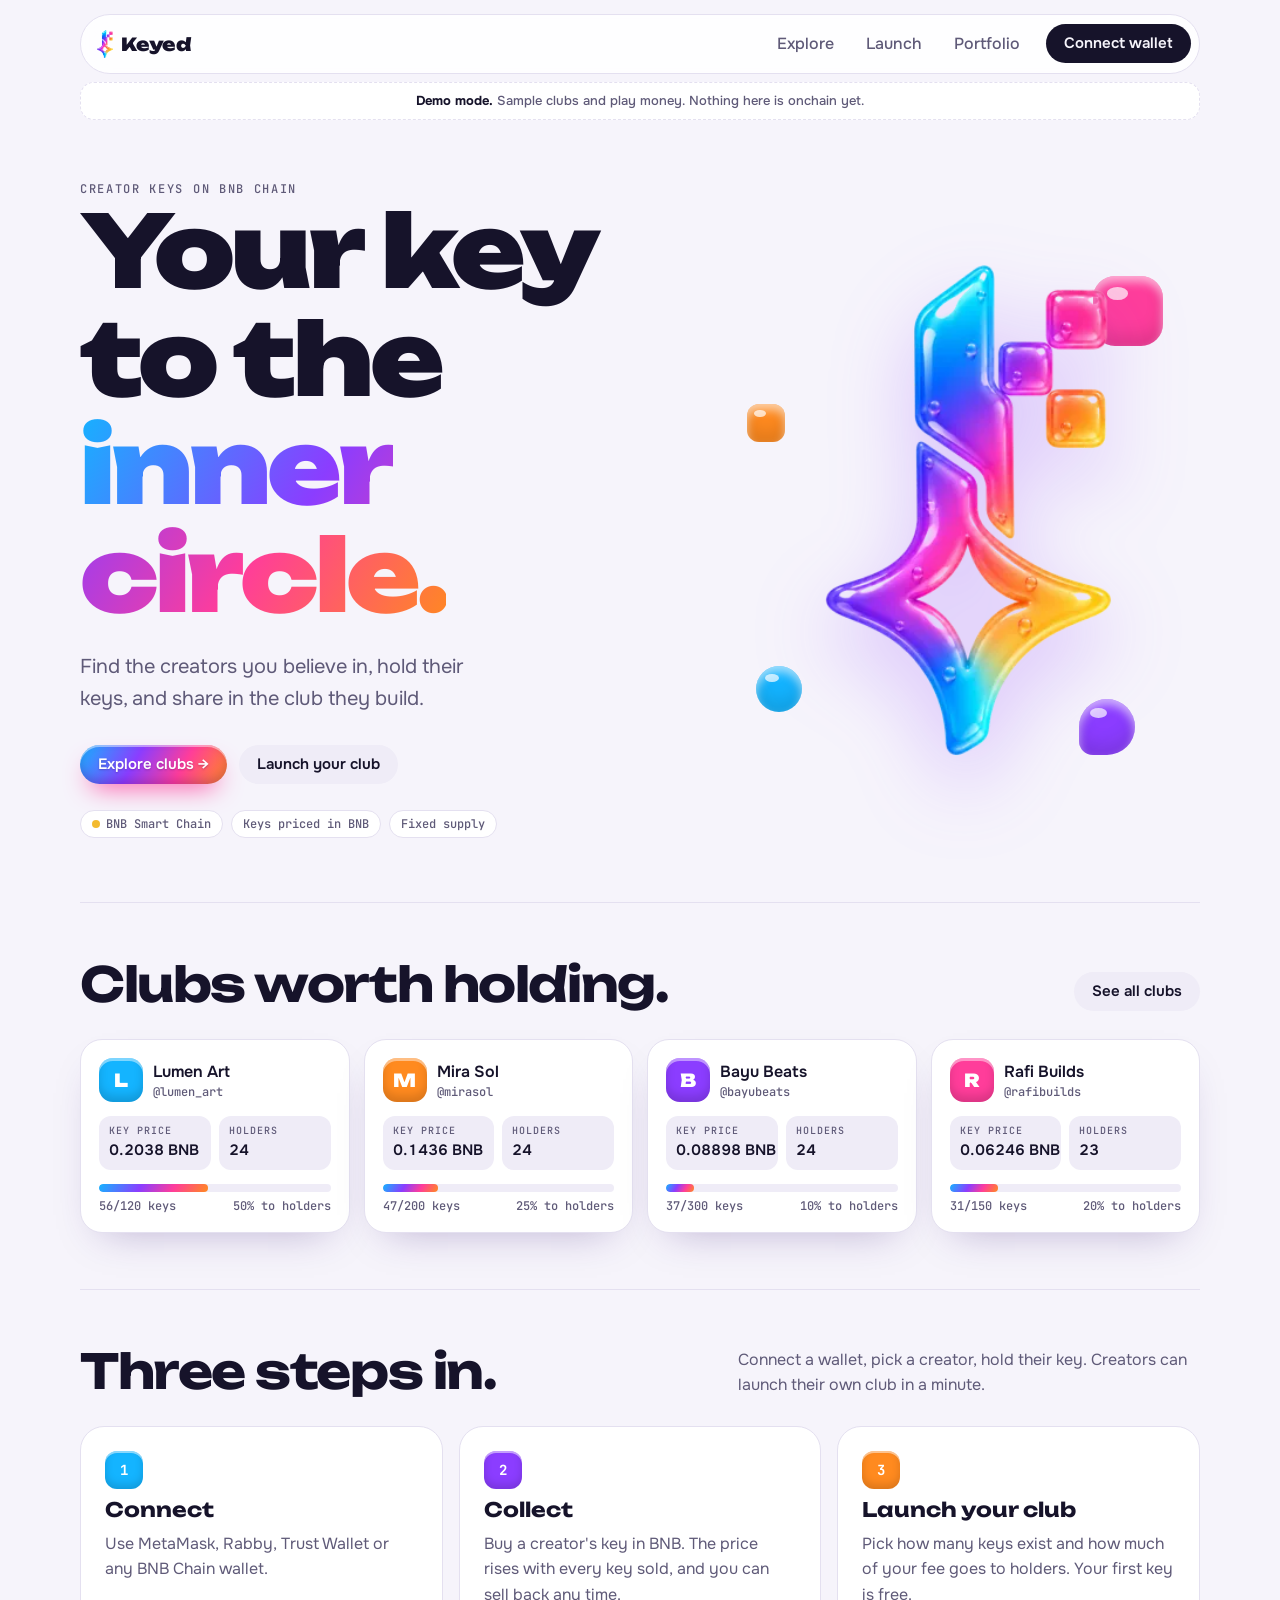
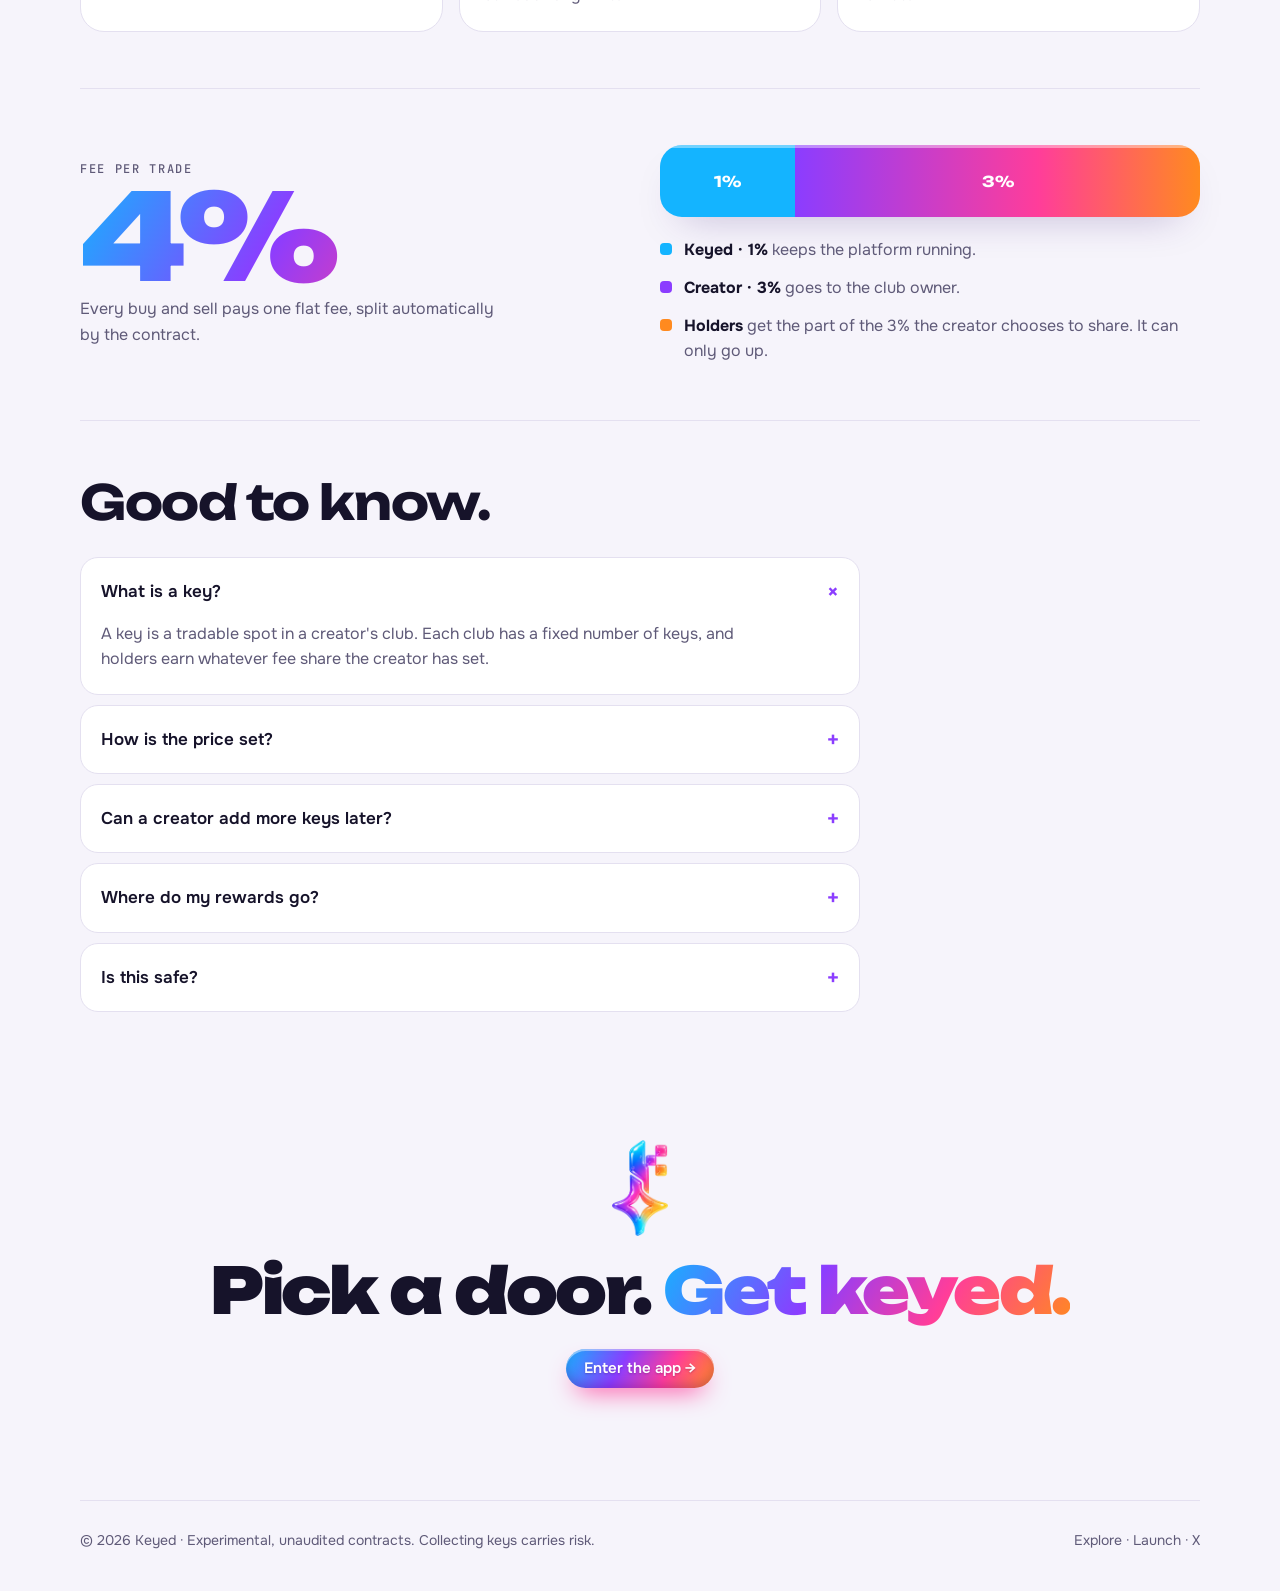
==== website/index.html @ 8d5f47ff "Keyed: website and BNB Chain contract Co-Authored-By: Claude Opus 5.5 <noreply@anthropic.com> Claude" ====
<!doctype html>
<html lang="en">
<head>
<meta charset="utf-8">
<meta name="viewport" content="width=device-width, initial-scale=1, viewport-fit=cover">
<title>Keyed</title>
<meta name="description" content="Your key to the inner circle. Collect creator keys on BNB Chain.">
<meta name="theme-color" content="#f6f4fb">
<link rel="icon" type="image/webp" href="logo.webp">
<link rel="preconnect" href="https://fonts.googleapis.com">
<link rel="preconnect" href="https://fonts.gstatic.com" crossorigin>
<link rel="stylesheet" href="https://fonts.googleapis.com/css2?family=Unbounded:wght@500;700;900&family=Onest:wght@400;500;600;700&family=JetBrains+Mono:wght@500&display=swap">
<link rel="stylesheet" href="styles.css">
</head>
<body>
<div class="wrap">
  <nav class="nav">
    <div class="bar">
      <a class="brand" href="#/" aria-label="Keyed home"><img src="logo.webp" alt="">Keyed</a>
      <div class="links">
        <a href="#/explore" data-nav="explore">Explore</a>
        <a href="#/launch" data-nav="launch">Launch</a>
        <a href="#/me" data-nav="me">Portfolio</a>
      </div>
      <button class="btn btn-dark" id="wallet" type="button">Connect wallet</button>
    </div>
    <div class="banner" id="banner" hidden></div>
  </nav>
  <main id="view" tabindex="-1"></main>
  <footer class="foot">
    <span>© 2026 Keyed · Experimental, unaudited contracts. Collecting keys carries risk.</span>
    <span><a href="#/explore">Explore</a> · <a href="#/launch">Launch</a> · <a id="xlink" href="https://x.com/" target="_blank" rel="noopener">X</a></span>
  </footer>
</div>
<nav class="dock" aria-label="App">
  <a href="#/explore" data-nav="explore">Explore</a>
  <a href="#/launch" data-nav="launch">Launch</a>
  <a href="#/me" data-nav="me">Portfolio</a>
</nav>
<div class="toast" id="toast" role="status" hidden></div>
<div class="modal" id="walletModal" hidden>
  <div class="modal-card" role="dialog" aria-modal="true" aria-labelledby="wmTitle">
    <h3 id="wmTitle">Connect a wallet</h3>
    <div id="walletList" class="wallet-list"></div>
    <button class="btn btn-ghost" id="wmClose" type="button">Cancel</button>
  </div>
</div>
<script src="config.js"></script>
<script src="vendor/ethers.umd.min.js"></script>
<script src="app.js"></script>
</body>
</html>
---- website/styles.css ----
/* Layout: floating pill nav over a calm lilac ground; jelly-candy color is saved for keys, avatars and primary actions. */
:root{
  --bg:#f6f4fb;
  --surface:#ffffff;
  --sunk:#efecf7;
  --ink:#16132a;
  --muted:#5f5a78;
  --line:#e4e0f0;
  --cyan:#14b4ff;
  --violet:#8b3dff;
  --pink:#ff3d9a;
  --orange:#ff8a1f;
  --good:#0f9d63;
  --bad:#e5484d;
  --jelly:linear-gradient(120deg,var(--cyan),var(--violet) 38%,var(--pink) 68%,var(--orange));
  --shadow:0 18px 40px -22px rgba(60,30,120,.35);
  --display:"Unbounded","Arial Black",system-ui,sans-serif;
  --body:"Onest",system-ui,-apple-system,"Segoe UI",sans-serif;
  --mono:"JetBrains Mono",ui-monospace,Menlo,monospace;
  color-scheme:light;
}
@media (prefers-color-scheme:dark){:root:not([data-theme="light"]){
  --bg:#0f0d1c;--surface:#1a1730;--sunk:#14122a;--ink:#f3f0ff;--muted:#a9a3c6;--line:#2c2846;
  --good:#3ccf8e;--bad:#ff6b70;--shadow:0 18px 40px -22px rgba(0,0,0,.7);color-scheme:dark}}
:root[data-theme="dark"]{
  --bg:#0f0d1c;--surface:#1a1730;--sunk:#14122a;--ink:#f3f0ff;--muted:#a9a3c6;--line:#2c2846;
  --good:#3ccf8e;--bad:#ff6b70;--shadow:0 18px 40px -22px rgba(0,0,0,.7);color-scheme:dark}

*{box-sizing:border-box}
html{-webkit-text-size-adjust:100%}
body{margin:0;background:var(--bg);color:var(--ink);font:400 16px/1.6 var(--body);padding-inline:16px;overflow-x:hidden;padding-bottom:env(safe-area-inset-bottom,0px)}
img{max-width:100%}
[hidden]{display:none!important}
.wrap{max-width:1120px;margin:0 auto}
a{color:inherit}
:focus-visible{outline:3px solid var(--violet);outline-offset:3px;border-radius:8px}
h1,h2,h3{font-family:var(--display);text-wrap:balance;margin:0;line-height:1.08}
p{margin:0}
.eyebrow{font:500 12px/1.2 var(--mono);letter-spacing:.14em;text-transform:uppercase;color:var(--muted)}
.grad{background:var(--jelly);-webkit-background-clip:text;background-clip:text;color:transparent}
.muted{color:var(--muted)}
.mono{font-family:var(--mono);font-size:.9em}
.num{font-variant-numeric:tabular-nums}
.up{color:var(--good)}.down{color:var(--bad)}

/* nav */
.nav{position:sticky;top:env(safe-area-inset-top,0px);z-index:10;padding-block:14px}
.bar{display:flex;align-items:center;gap:12px;background:color-mix(in srgb,var(--surface) 84%,transparent);-webkit-backdrop-filter:blur(14px);backdrop-filter:blur(14px);border:1px solid var(--line);border-radius:999px;padding:8px 8px 8px 16px}
.brand{display:flex;align-items:center;gap:8px;text-decoration:none;font:900 18px/1 var(--display);letter-spacing:-.02em}
.brand img{height:28px;width:auto}
.links{display:flex;gap:4px;margin-left:auto}
.links a{text-decoration:none;font-weight:500;color:var(--muted);padding:8px 14px;border-radius:999px}
.links a:hover{color:var(--ink);background:var(--sunk)}
.links a.on{color:var(--ink);background:var(--sunk)}
.banner{margin-top:8px;text-align:center;font-size:13px;font-weight:500;padding:8px 14px;border-radius:14px;background:var(--surface);border:1px dashed var(--line);color:var(--muted)}
.banner b{color:var(--ink)}
.banner button{font:inherit;font-weight:600;color:var(--violet);background:none;border:0;cursor:pointer;text-decoration:underline;padding:0}
.dock{display:none}
@media (max-width:700px){
  .links{display:none}
  .bar .btn{margin-left:auto}
  .dock{display:flex;position:fixed;left:16px;right:16px;bottom:calc(12px + env(safe-area-inset-bottom,0px));z-index:15;background:color-mix(in srgb,var(--surface) 90%,transparent);-webkit-backdrop-filter:blur(14px);backdrop-filter:blur(14px);border:1px solid var(--line);border-radius:999px;padding:6px;box-shadow:var(--shadow)}
  .dock a{flex:1;text-align:center;text-decoration:none;font-weight:600;font-size:14px;color:var(--muted);padding:10px 6px;border-radius:999px}
  .dock a.on{background:var(--ink);color:var(--bg)}
  body{padding-bottom:calc(84px + env(safe-area-inset-bottom,0px))}
}

/* buttons */
.btn{appearance:none;border:0;cursor:pointer;font:600 15px/1 var(--body);border-radius:999px;padding:12px 18px;text-decoration:none;display:inline-flex;align-items:center;justify-content:center;gap:8px;transition:transform .15s ease,opacity .15s;white-space:nowrap;color:var(--ink);background:transparent}
.btn:hover:not(:disabled){transform:translateY(-2px)}
.btn:disabled{opacity:.5;cursor:not-allowed}
.btn-dark{background:var(--ink);color:var(--bg)}
.btn-ghost{background:var(--sunk);color:var(--ink)}
.btn-jelly{background:var(--jelly);color:#fff;box-shadow:inset 0 2px 0 rgba(255,255,255,.45),inset 0 -4px 10px rgba(80,0,120,.25),0 12px 26px -10px var(--pink);text-shadow:0 1px 2px rgba(60,0,80,.3)}
.btn-jelly:disabled{background:var(--sunk);color:var(--muted);box-shadow:none;text-shadow:none;opacity:1}
.btn-sell{background:var(--surface);color:var(--bad);border:1.5px solid var(--bad)}
.btn-sm{padding:8px 12px;font-size:13px}
.btn-block{width:100%}

/* hero */
.hero{display:grid;grid-template-columns:1.15fr .85fr;align-items:center;gap:32px;padding-block:48px 64px}
.hero h1{font-size:clamp(42px,8vw,100px);font-weight:900;letter-spacing:-.04em}
.lede{font-size:clamp(17px,2vw,20px);color:var(--muted);max-width:32ch;margin-block:22px 30px!important}
.cta{display:flex;flex-wrap:wrap;gap:12px;align-items:center}
.chain{margin-top:26px;display:flex;flex-wrap:wrap;gap:8px}
.chip{display:inline-flex;align-items:center;gap:6px;font:500 12px/1 var(--mono);border:1px solid var(--line);background:var(--surface);border-radius:999px;padding:7px 11px;color:var(--muted)}
.chip i{width:8px;height:8px;border-radius:50%;background:#f3ba2f}
.stage{position:relative;aspect-ratio:1/1.15;max-width:100%;display:grid;place-items:center}
.stage .logo{width:min(62%,290px);filter:drop-shadow(0 30px 40px rgba(139,61,255,.28));animation:bob 6s ease-in-out infinite}
.blob{position:absolute;box-shadow:inset 0 6px 10px rgba(255,255,255,.6),inset 0 -10px 18px rgba(0,0,0,.12);animation:bob 7s ease-in-out infinite}
.blob::after{content:"";position:absolute;top:16%;left:20%;width:30%;height:18%;border-radius:50%;background:rgba(255,255,255,.7)}
.b1{width:70px;height:70px;background:var(--pink);top:6%;right:8%;animation-delay:-2s;border-radius:22px}
.b2{width:46px;height:46px;background:var(--cyan);bottom:12%;left:4%;animation-delay:-4s;border-radius:50%}
.b3{width:38px;height:38px;background:var(--orange);top:30%;left:2%;animation-delay:-1s;border-radius:12px}
.b4{width:56px;height:56px;background:var(--violet);bottom:4%;right:14%;animation-delay:-3s;border-radius:50% 50% 50% 14px}
@keyframes bob{0%,100%{transform:translateY(0) rotate(0)}50%{transform:translateY(-14px) rotate(4deg)}}
@media (max-width:820px){.hero{grid-template-columns:1fr;padding-block:16px 40px}.stage{order:-1;max-width:300px;margin:0 auto;width:100%}}

/* sections */
.sec{padding-block:56px;border-top:1px solid var(--line)}
.head{display:flex;flex-wrap:wrap;justify-content:space-between;align-items:end;gap:16px;margin-bottom:28px}
.head h2{font-size:clamp(28px,4.4vw,48px);font-weight:700;letter-spacing:-.03em;max-width:18ch}
.head p{color:var(--muted);max-width:42ch}
.page-title{padding-block:28px 24px;display:flex;flex-wrap:wrap;gap:16px;align-items:end;justify-content:space-between}
.page-title h1{font-size:clamp(32px,5vw,56px);font-weight:900;letter-spacing:-.04em}

.steps{display:grid;grid-template-columns:repeat(3,1fr);gap:16px}
.step{background:var(--surface);border:1px solid var(--line);border-radius:24px;padding:24px;display:flex;flex-direction:column;gap:10px;min-width:0}
.step .n{font:700 14px var(--mono);width:38px;height:38px;border-radius:12px;display:grid;place-items:center;color:#fff;box-shadow:inset 0 2px 0 rgba(255,255,255,.5),inset 0 -4px 8px rgba(0,0,0,.15)}
.step:nth-child(1) .n{background:var(--cyan)}.step:nth-child(2) .n{background:var(--violet)}.step:nth-child(3) .n{background:var(--orange)}
.step h3{font-size:20px;font-weight:700}
.step p{color:var(--muted)}
@media (max-width:820px){.steps{grid-template-columns:1fr}}

/* key cards */
.keys{display:grid;grid-template-columns:repeat(4,1fr);gap:14px}
.key{background:var(--surface);border:1px solid var(--line);border-radius:22px;padding:18px;display:flex;flex-direction:column;gap:14px;box-shadow:var(--shadow);min-width:0;text-decoration:none;transition:transform .2s ease}
.key:hover{transform:translateY(-4px)}
.who{display:flex;align-items:center;gap:10px;min-width:0}
.who>div{min-width:0}
.who b{display:block;font-weight:600;white-space:nowrap;overflow:hidden;text-overflow:ellipsis}
.who>div>span{display:block;font:500 12px var(--mono);color:var(--muted);white-space:nowrap;overflow:hidden;text-overflow:ellipsis}
.av{flex:none;width:44px;height:44px;border-radius:14px;display:grid;place-items:center;font:900 18px var(--display);color:#fff;box-shadow:inset 0 3px 0 rgba(255,255,255,.45),inset 0 -6px 10px rgba(0,0,0,.15);overflow:hidden;position:relative}
.av img{position:absolute;inset:0;width:100%;height:100%;object-fit:cover}
.av.lg{width:88px;height:88px;border-radius:26px;font-size:36px}
.av.sm{width:32px;height:32px;border-radius:10px;font-size:13px}
.stats{display:grid;grid-template-columns:1fr 1fr;gap:8px;font-variant-numeric:tabular-nums}
.stats div{background:var(--sunk);border-radius:12px;padding:8px 10px;min-width:0}
.stats small{display:block;font:500 10px var(--mono);letter-spacing:.1em;text-transform:uppercase;color:var(--muted)}
.stats strong{font-weight:600;font-size:15px;white-space:nowrap}
.supply{height:8px;border-radius:99px;background:var(--sunk);overflow:hidden}
.supply i{display:block;height:100%;background:var(--jelly);border-radius:99px;min-width:4px}
.meta{display:flex;justify-content:space-between;gap:8px;font:500 12px var(--mono);color:var(--muted)}
@media (max-width:980px){.keys{grid-template-columns:repeat(2,1fr)}}
@media (max-width:480px){.keys{grid-template-columns:1fr}}

/* explore toolbar */
.tools{display:flex;flex-wrap:wrap;gap:10px;margin-bottom:20px}
.input,.select,textarea.input{font:500 15px var(--body);color:var(--ink);background:var(--surface);border:1px solid var(--line);border-radius:14px;padding:12px 14px;min-width:0}
.tools .input{flex:1 1 220px}
.seg{display:flex;background:var(--sunk);border-radius:999px;padding:4px;gap:2px}
.seg button{font:600 13px var(--body);border:0;background:transparent;color:var(--muted);padding:8px 12px;border-radius:999px;cursor:pointer}
.seg button.on{background:var(--surface);color:var(--ink);box-shadow:0 1px 3px rgba(0,0,0,.08)}

/* layout grids */
.split2{display:grid;grid-template-columns:minmax(0,1.5fr) minmax(0,1fr);gap:20px;align-items:start}
@media (max-width:900px){.split2{grid-template-columns:1fr}}
.panel{background:var(--surface);border:1px solid var(--line);border-radius:24px;padding:22px;min-width:0}
.panel h3{font-size:16px;font-weight:700;margin-bottom:14px}
.stack{display:flex;flex-direction:column;gap:20px;min-width:0}

/* club page */
.profile{display:flex;gap:20px;align-items:center;flex-wrap:wrap}
.profile h1{font-size:clamp(28px,4.4vw,44px);font-weight:900;letter-spacing:-.03em;overflow-wrap:anywhere}
.profile .sub{display:flex;flex-wrap:wrap;gap:8px;margin-top:8px}
.bio{margin-top:16px!important;color:var(--muted);max-width:60ch;overflow-wrap:anywhere}
.kpis{display:grid;grid-template-columns:repeat(4,1fr);gap:10px;margin-top:20px}
.kpi{background:var(--sunk);border-radius:16px;padding:12px 14px;min-width:0}
.kpi small{display:block;font:500 10px var(--mono);letter-spacing:.1em;text-transform:uppercase;color:var(--muted)}
.kpi strong{font:700 18px var(--body);font-variant-numeric:tabular-nums;white-space:nowrap}
@media (max-width:600px){.kpis{grid-template-columns:repeat(2,1fr)}}
.curve svg{width:100%;height:auto;display:block}
.curve text{font:500 10px var(--mono);fill:var(--muted)}

.trade .tabs{display:grid;grid-template-columns:1fr 1fr;background:var(--sunk);border-radius:999px;padding:4px;margin-bottom:16px}
.trade .tabs button{font:700 14px var(--body);border:0;background:transparent;color:var(--muted);padding:10px;border-radius:999px;cursor:pointer}
.trade .tabs button.on{background:var(--surface);color:var(--ink);box-shadow:0 1px 3px rgba(0,0,0,.08)}
.stepper{display:flex;align-items:center;gap:8px;margin-bottom:14px}
.stepper button{width:44px;height:44px;border-radius:14px;border:1px solid var(--line);background:var(--surface);color:var(--ink);font:700 20px var(--body);cursor:pointer}
.stepper input{flex:1;text-align:center;font:700 22px var(--body);font-variant-numeric:tabular-nums}
.rows{display:flex;flex-direction:column;gap:8px;margin-bottom:16px;font-size:14px}
.rows div{display:flex;justify-content:space-between;gap:10px}
.rows dt{color:var(--muted)}
.rows dd{margin:0;font-weight:600;font-variant-numeric:tabular-nums;text-align:right}
.rows .total{border-top:1px dashed var(--line);padding-top:8px;font-size:16px}
.note{font-size:13px;color:var(--muted);margin-top:10px!important}

.list{display:flex;flex-direction:column}
.li{display:flex;align-items:center;gap:12px;padding-block:10px;border-top:1px solid var(--line);min-width:0;text-decoration:none}
.li:first-child{border-top:0}
.li .grow{flex:1;min-width:0}
.li .grow b{display:block;font-weight:600;font-size:14px;white-space:nowrap;overflow:hidden;text-overflow:ellipsis}
.li .grow span{display:block;font-size:12px;color:var(--muted)}
.li .right{text-align:right;font-variant-numeric:tabular-nums;font-size:14px;font-weight:600;white-space:nowrap}
.li .right .tag{display:inline-block;margin-bottom:4px}
.li .right span:not(.tag){display:block;font-size:12px;font-weight:500;color:var(--muted)}
.tag{font:700 11px/1 var(--mono);text-transform:uppercase;letter-spacing:.06em;padding:5px 8px;border-radius:8px}
.tag.buy{background:color-mix(in srgb,var(--good) 16%,transparent);color:var(--good)}
.tag.sell{background:color-mix(in srgb,var(--bad) 16%,transparent);color:var(--bad)}
.empty{padding:28px 10px;text-align:center;color:var(--muted)}
.empty b{display:block;color:var(--ink);font-size:16px;margin-bottom:4px}

/* forms */
.form{display:grid;gap:18px}
.field{display:grid;gap:6px;min-width:0}
.field label{font-weight:600;font-size:14px}
.field .hint{font-size:13px;color:var(--muted)}
.field .input{width:100%}
textarea.input{resize:vertical;min-height:90px;font-family:var(--body)}
.range{display:flex;align-items:center;gap:12px}
.range input{flex:1;accent-color:var(--violet)}
.range output{font:700 15px var(--body);font-variant-numeric:tabular-nums;min-width:56px;text-align:right}
.two{display:grid;grid-template-columns:1fr 1fr;gap:14px}
@media (max-width:560px){.two{grid-template-columns:1fr}}

/* fees */
.fees{display:grid;grid-template-columns:1fr 1fr;gap:40px;align-items:center}
.splitbar{display:flex;height:72px;border-radius:22px;overflow:hidden;box-shadow:var(--shadow)}
.splitbar div{display:flex;align-items:center;justify-content:center;color:#fff;font:700 15px var(--display);box-shadow:inset 0 3px 0 rgba(255,255,255,.4)}
.legend{list-style:none;padding:0;margin:20px 0 0;display:grid;gap:12px}
.legend li{display:flex;gap:12px;align-items:baseline}
.legend i{flex:none;width:12px;height:12px;border-radius:4px}
.legend span{color:var(--muted)}
.big{font:900 clamp(64px,10vw,120px)/1 var(--display);letter-spacing:-.05em}
@media (max-width:820px){.fees{grid-template-columns:1fr}}

.faq{display:grid;gap:10px;max-width:780px}
details{background:var(--surface);border:1px solid var(--line);border-radius:18px;padding:4px 20px}
summary{cursor:pointer;list-style:none;font-weight:600;font-size:17px;padding-block:16px;display:flex;justify-content:space-between;gap:16px}
summary::-webkit-details-marker{display:none}
summary::after{content:"+";font:700 20px var(--mono);color:var(--violet);transition:transform .2s}
details[open] summary::after{transform:rotate(45deg)}
details p{margin:0 0 18px;color:var(--muted);max-width:62ch}

.closer{text-align:center;padding-block:72px}
.closer img{height:96px;width:auto;margin:0 auto 20px;display:block}
.closer h2{font-size:clamp(32px,6vw,64px);font-weight:900;letter-spacing:-.04em;margin-bottom:24px}

.foot{border-top:1px solid var(--line);padding-block:28px 40px;margin-top:40px;display:flex;flex-wrap:wrap;justify-content:space-between;gap:12px;color:var(--muted);font-size:14px}
.foot a{text-decoration:none}

/* portfolio */
.sum{display:grid;grid-template-columns:repeat(3,1fr);gap:14px;margin-bottom:20px}
.sum .panel{display:flex;flex-direction:column;gap:6px}
.sum strong{font:900 clamp(22px,3vw,30px) var(--display);letter-spacing:-.02em;font-variant-numeric:tabular-nums}
@media (max-width:760px){.sum{grid-template-columns:1fr}}

/* toast + modal */
.toast{position:fixed;left:50%;bottom:calc(24px + env(safe-area-inset-bottom,0px));transform:translateX(-50%);background:var(--ink);color:var(--bg);padding:12px 18px;border-radius:16px;font-weight:500;font-size:14px;max-width:calc(100% - 32px);width:max-content;text-align:center;z-index:40;box-shadow:var(--shadow)}
.toast a{color:inherit;font-weight:700}
.toast.err{background:var(--bad);color:#fff}
@media (max-width:700px){.toast{bottom:calc(84px + env(safe-area-inset-bottom,0px))}}
.modal{position:fixed;inset:0;z-index:50;background:rgba(15,10,30,.45);display:grid;place-items:center;padding:16px}
.modal-card{background:var(--surface);border:1px solid var(--line);border-radius:24px;padding:24px;width:min(380px,100%);display:grid;gap:14px;box-shadow:var(--shadow)}
.modal-card h3{font-size:20px}
.wallet-list{display:grid;gap:8px}
.wallet-list button{display:flex;align-items:center;gap:12px;width:100%;border:1px solid var(--line);background:var(--sunk);color:var(--ink);border-radius:14px;padding:12px;font:600 15px var(--body);cursor:pointer;text-align:left}
.wallet-list button:hover{border-color:var(--violet)}
.wallet-list img{width:28px;height:28px;border-radius:8px}

.skeleton{background:linear-gradient(90deg,var(--sunk),var(--surface),var(--sunk));background-size:200% 100%;animation:sh 1.4s linear infinite;border-radius:22px;min-height:190px}
@keyframes sh{to{background-position:-200% 0}}
@media (prefers-reduced-motion:reduce){*{animation:none!important;transition:none!important}}
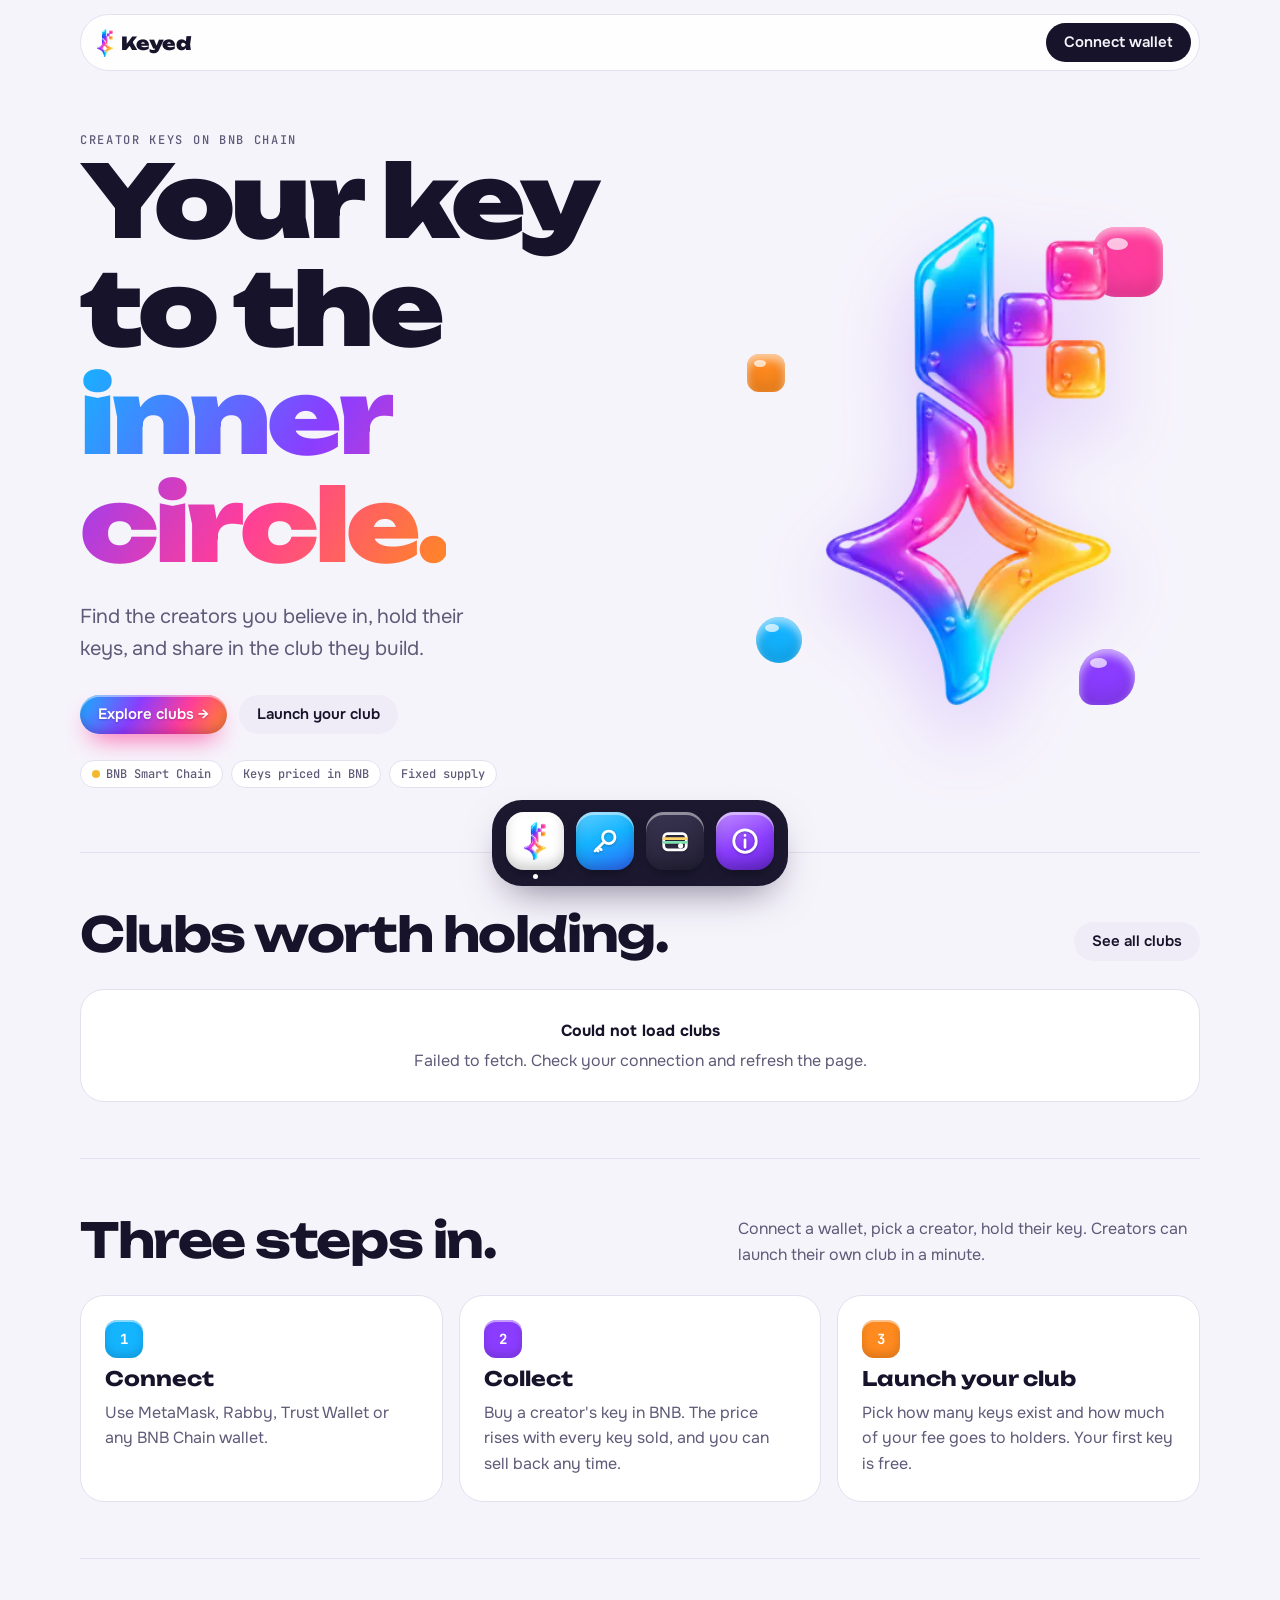
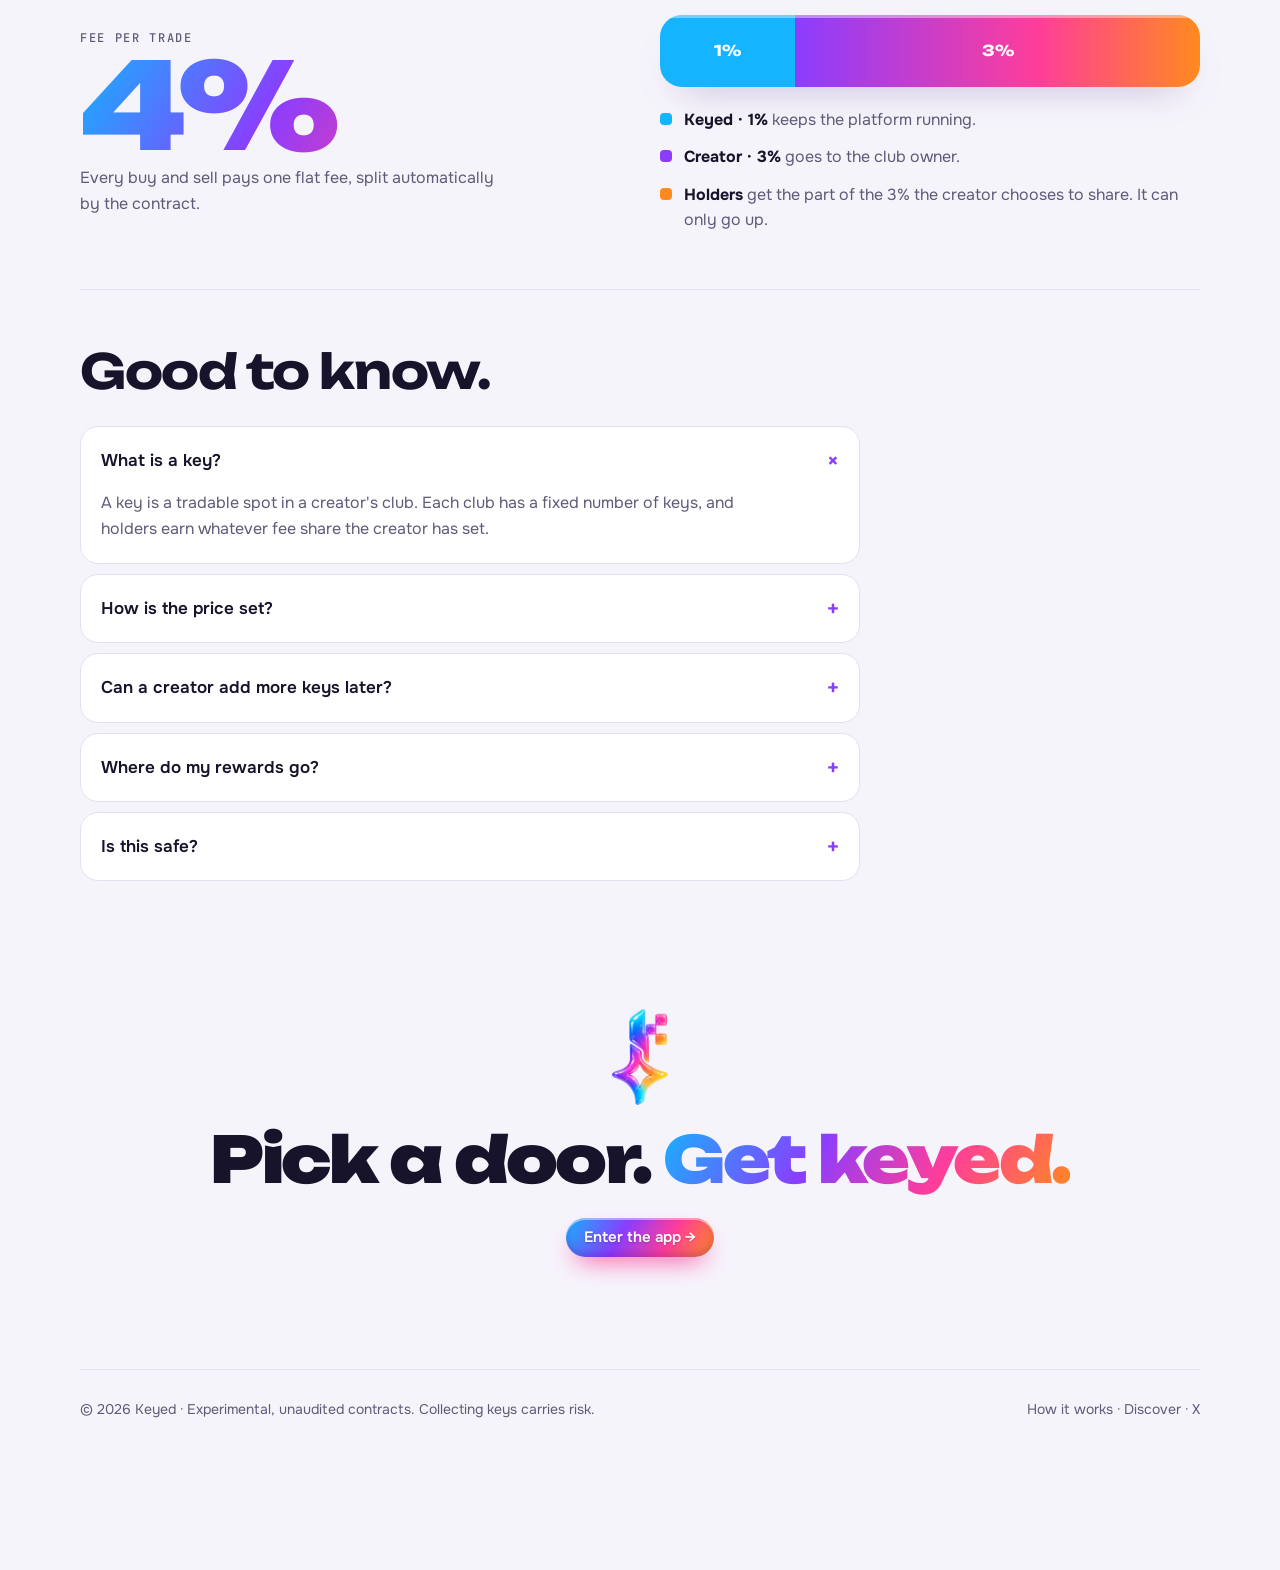
==== commit 43f76a72: "Add files via upload" ====
--- a/website/index.html
+++ b/website/index.html
@@ -17,25 +17,27 @@
   <nav class="nav">
     <div class="bar">
       <a class="brand" href="#/" aria-label="Keyed home"><img src="logo.webp" alt="">Keyed</a>
-      <div class="links">
-        <a href="#/explore" data-nav="explore">Explore</a>
-        <a href="#/launch" data-nav="launch">Launch</a>
-        <a href="#/me" data-nav="me">Portfolio</a>
-      </div>
       <button class="btn btn-dark" id="wallet" type="button">Connect wallet</button>
     </div>
     <div class="banner" id="banner" hidden></div>
   </nav>
+  <nav class="tabbar" id="tabbar" aria-label="App sections">
+    <a href="#/explore" data-nav="explore"><svg viewBox="0 0 24 24" aria-hidden="true"><circle cx="12" cy="12" r="9"/><path d="m15.5 8.5-2.2 4.8-4.8 2.2 2.2-4.8z"/></svg>Discover</a>
+    <a href="#/me" data-nav="me"><svg viewBox="0 0 24 24" aria-hidden="true"><circle cx="8.5" cy="15.5" r="4.5"/><path d="m11.7 12.3 8.3-8.3m-3 3 2.5 2.5m-5-0 2 2"/></svg>My keys</a>
+    <a href="#/launch" data-nav="launch"><svg viewBox="0 0 24 24" aria-hidden="true"><path d="M10 3.5l1.9 5 5 1.9-5 1.9-1.9 5-1.9-5-5-1.9 5-1.9z"/><path d="M18 3v4m-2-2h4M18 15v4m-2-2h4"/></svg>Creator studio</a>
+    <a href="#/messages" data-nav="messages"><svg viewBox="0 0 24 24" aria-hidden="true"><path d="M20 11.5a8 8 0 0 1-11.6 7.1L4 20l1.4-4.2A8 8 0 1 1 20 11.5z"/></svg>Messages</a>
+  </nav>
   <main id="view" tabindex="-1"></main>
   <footer class="foot">
     <span>© 2026 Keyed · Experimental, unaudited contracts. Collecting keys carries risk.</span>
-    <span><a href="#/explore">Explore</a> · <a href="#/launch">Launch</a> · <a id="xlink" href="https://x.com/" target="_blank" rel="noopener">X</a></span>
+    <span><a href="#/info">How it works</a> · <a href="#/explore">Discover</a> · <a id="xlink" href="https://x.com/" target="_blank" rel="noopener">X</a></span>
   </footer>
 </div>
-<nav class="dock" aria-label="App">
-  <a href="#/explore" data-nav="explore">Explore</a>
-  <a href="#/launch" data-nav="launch">Launch</a>
-  <a href="#/me" data-nav="me">Portfolio</a>
+<nav class="dock" aria-label="Shortcuts">
+  <a class="tile t-home" href="#/" data-dock="home" aria-label="Keyed home"><img src="logo.webp" alt=""></a>
+  <a class="tile t-key" href="#/explore" data-dock="app" aria-label="Open the app"><svg viewBox="0 0 24 24" aria-hidden="true"><circle cx="15" cy="9" r="5"/><path d="M11.4 12.6 4 20m3-3 2 2m-4-0.5 1.5 1.5"/></svg></a>
+  <button class="tile t-wallet" id="dockWallet" type="button" data-dock="wallet" aria-label="Wallet"><svg viewBox="0 0 24 24" aria-hidden="true"><rect x="3" y="6" width="18" height="13" rx="3"/><path d="M3 10h18" stroke="#ffd36a"/><path d="M3 13h18" stroke="#7fe0b0"/><circle cx="16.5" cy="15.8" r="1"/></svg></button>
+  <a class="tile t-info" href="#/info" data-dock="info" aria-label="How Keyed works"><svg viewBox="0 0 24 24" aria-hidden="true"><circle cx="12" cy="12" r="9"/><path d="M12 11v6M12 7.5v.01"/></svg></a>
 </nav>
 <div class="toast" id="toast" role="status" hidden></div>
 <div class="modal" id="walletModal" hidden>
@@ -48,5 +50,6 @@
 <script src="config.js"></script>
 <script src="vendor/ethers.umd.min.js"></script>
 <script src="app.js"></script>
+<script type="module" src="privy.js"></script>
 </body>
 </html>
--- a/website/styles.css
+++ b/website/styles.css
@@ -55,15 +55,30 @@
 .banner{margin-top:8px;text-align:center;font-size:13px;font-weight:500;padding:8px 14px;border-radius:14px;background:var(--surface);border:1px dashed var(--line);color:var(--muted)}
 .banner b{color:var(--ink)}
 .banner button{font:inherit;font-weight:600;color:var(--violet);background:none;border:0;cursor:pointer;text-decoration:underline;padding:0}
-.dock{display:none}
-@media (max-width:700px){
-  .links{display:none}
-  .bar .btn{margin-left:auto}
-  .dock{display:flex;position:fixed;left:16px;right:16px;bottom:calc(12px + env(safe-area-inset-bottom,0px));z-index:15;background:color-mix(in srgb,var(--surface) 90%,transparent);-webkit-backdrop-filter:blur(14px);backdrop-filter:blur(14px);border:1px solid var(--line);border-radius:999px;padding:6px;box-shadow:var(--shadow)}
-  .dock a{flex:1;text-align:center;text-decoration:none;font-weight:600;font-size:14px;color:var(--muted);padding:10px 6px;border-radius:999px}
-  .dock a.on{background:var(--ink);color:var(--bg)}
-  body{padding-bottom:calc(84px + env(safe-area-inset-bottom,0px))}
-}
+.bar .btn{margin-left:auto}
+
+/* section tabs (icon over label), shown on app pages */
+.tabbar{display:grid;grid-template-columns:repeat(4,1fr);gap:4px;background:var(--sunk);border-radius:28px;padding:6px;margin-top:10px}
+.tabbar a{display:flex;flex-direction:column;align-items:center;gap:4px;padding:10px 4px 9px;border-radius:22px;text-decoration:none;color:var(--muted);font-weight:500;font-size:14px;text-align:center;line-height:1.2;min-width:0}
+.tabbar a:hover{color:var(--ink)}
+.tabbar a.on{background:var(--surface);color:var(--ink);box-shadow:0 2px 10px -4px rgba(60,30,120,.25)}
+.tabbar a.on svg{stroke:var(--violet)}
+.tabbar svg{width:26px;height:26px;fill:none;stroke:currentColor;stroke-width:1.7;stroke-linecap:round;stroke-linejoin:round}
+@media (max-width:420px){.tabbar a{font-size:12.5px}.tabbar svg{width:24px;height:24px}}
+
+/* bottom dock of jelly app tiles */
+.dock{position:fixed;left:50%;transform:translateX(-50%);bottom:calc(14px + env(safe-area-inset-bottom,0px));z-index:15;display:flex;gap:12px;padding:12px 14px 16px;background:#1b1830;border-radius:30px;box-shadow:0 18px 40px -16px rgba(20,10,50,.55)}
+.tile{position:relative;width:58px;height:58px;border-radius:18px;display:grid;place-items:center;border:0;cursor:pointer;padding:0;text-decoration:none;box-shadow:inset 0 3px 0 rgba(255,255,255,.45),inset 0 -6px 12px rgba(0,0,0,.18),0 6px 14px -6px rgba(0,0,0,.5);transition:transform .15s ease}
+.tile:hover{transform:translateY(-3px)}
+.tile svg{width:30px;height:30px;fill:none;stroke:#fff;stroke-width:2.2;stroke-linecap:round;stroke-linejoin:round;filter:drop-shadow(0 1px 1px rgba(0,0,0,.25))}
+.tile.t-home{background:#fff}
+.tile.t-home img{height:38px;width:auto}
+.tile.t-key{background:linear-gradient(160deg,#5fd0ff,var(--cyan) 45%,#2f6bff)}
+.tile.t-wallet{background:linear-gradient(160deg,#3a3552,#232036)}
+.tile.t-info{background:linear-gradient(160deg,#c08bff,var(--violet) 55%,#6a28d9)}
+.tile.on::after{content:"";position:absolute;bottom:-9px;left:50%;width:5px;height:5px;margin-left:-2.5px;border-radius:50%;background:#fff}
+body{padding-bottom:calc(110px + env(safe-area-inset-bottom,0px))}
+@media (max-width:420px){.dock{gap:10px;padding:10px 12px 14px}.tile{width:54px;height:54px}}
 
 /* buttons */
 .btn{appearance:none;border:0;cursor:pointer;font:600 15px/1 var(--body);border-radius:999px;padding:12px 18px;text-decoration:none;display:inline-flex;align-items:center;justify-content:center;gap:8px;transition:transform .15s ease,opacity .15s;white-space:nowrap;color:var(--ink);background:transparent}
@@ -236,10 +251,10 @@
 @media (max-width:760px){.sum{grid-template-columns:1fr}}
 
 /* toast + modal */
-.toast{position:fixed;left:50%;bottom:calc(24px + env(safe-area-inset-bottom,0px));transform:translateX(-50%);background:var(--ink);color:var(--bg);padding:12px 18px;border-radius:16px;font-weight:500;font-size:14px;max-width:calc(100% - 32px);width:max-content;text-align:center;z-index:40;box-shadow:var(--shadow)}
+.toast{position:fixed;left:50%;bottom:calc(104px + env(safe-area-inset-bottom,0px));transform:translateX(-50%);background:var(--ink);color:var(--bg);padding:12px 18px;border-radius:16px;font-weight:500;font-size:14px;max-width:calc(100% - 32px);width:max-content;text-align:center;z-index:40;box-shadow:var(--shadow)}
 .toast a{color:inherit;font-weight:700}
 .toast.err{background:var(--bad);color:#fff}
-@media (max-width:700px){.toast{bottom:calc(84px + env(safe-area-inset-bottom,0px))}}
+
 .modal{position:fixed;inset:0;z-index:50;background:rgba(15,10,30,.45);display:grid;place-items:center;padding:16px}
 .modal-card{background:var(--surface);border:1px solid var(--line);border-radius:24px;padding:24px;width:min(380px,100%);display:grid;gap:14px;box-shadow:var(--shadow)}
 .modal-card h3{font-size:20px}
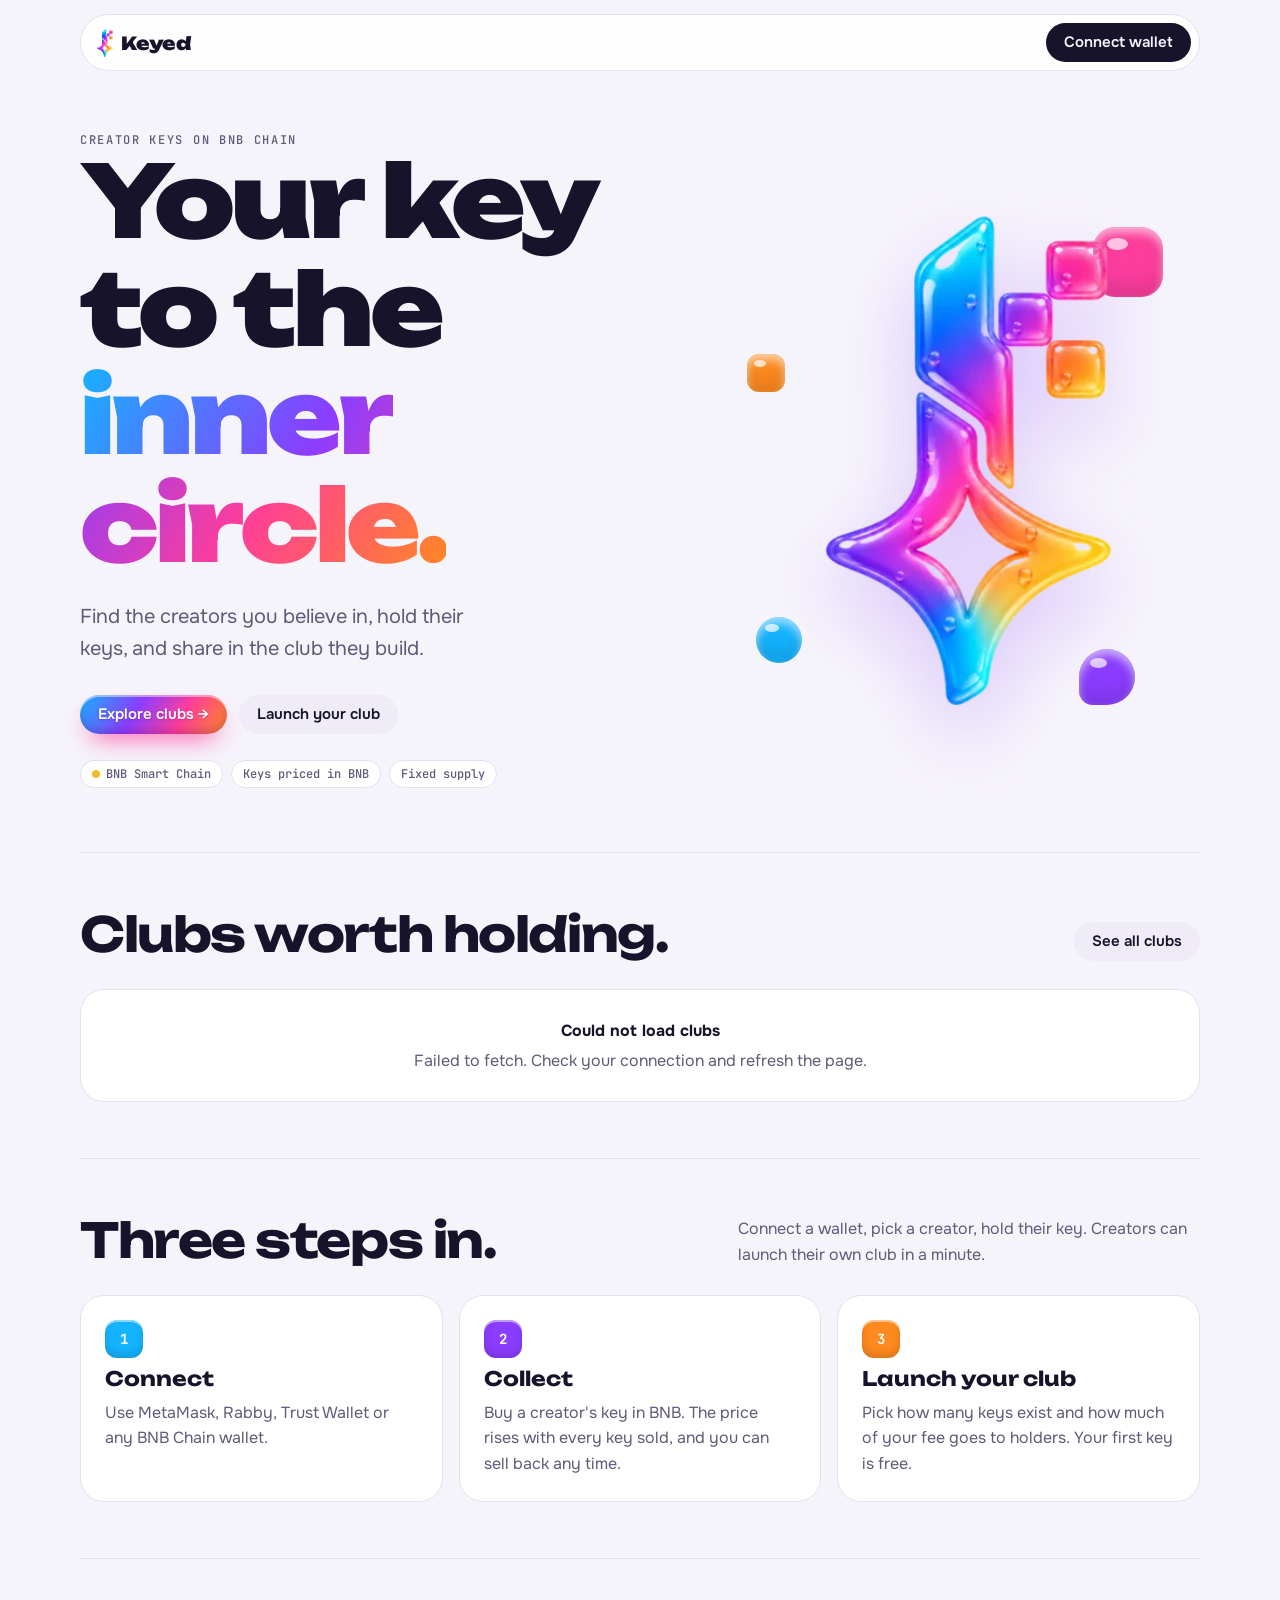
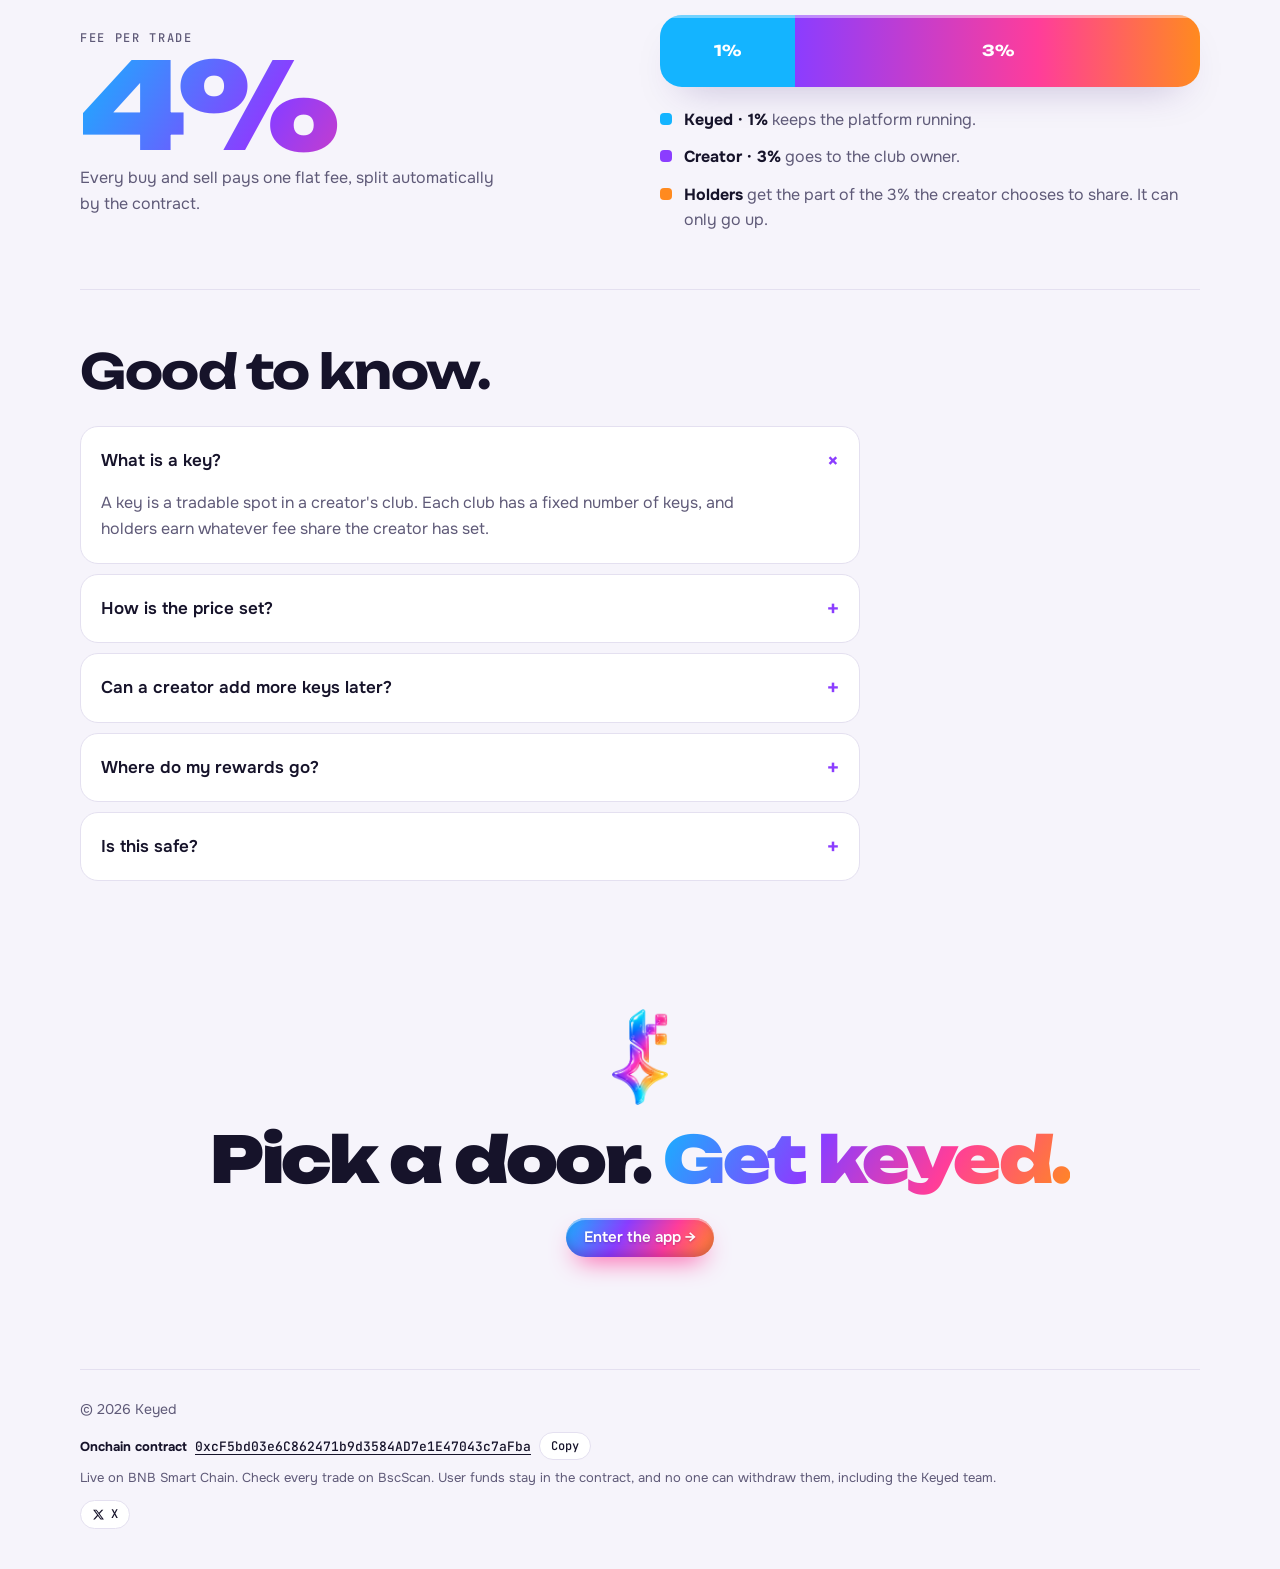
==== commit 42528f4a: "Add files via upload" ====
--- a/website/index.html
+++ b/website/index.html
@@ -29,8 +29,9 @@
   </nav>
   <main id="view" tabindex="-1"></main>
   <footer class="foot">
-    <span>© 2026 Keyed · Experimental, unaudited contracts. Collecting keys carries risk.</span>
-    <span><a href="#/info">How it works</a> · <a href="#/explore">Discover</a> · <a id="xlink" href="https://x.com/" target="_blank" rel="noopener">X</a></span>
+    <span>© 2026 Keyed</span>
+    <span class="foot-ca" id="footCa" hidden><b>Onchain contract</b> <a id="caLink" target="_blank" rel="noopener"></a> <button class="chip" type="button" id="caCopy">Copy</button><span class="foot-note">Live on BNB Smart Chain. Check every trade on BscScan. User funds stay in the contract, and no one can withdraw them, including the Keyed team.</span></span>
+    <a class="chip" id="xlink" href="https://x.com/" target="_blank" rel="noopener"><svg viewBox="0 0 24 24" width="13" height="13" aria-hidden="true"><path fill="currentColor" d="M17.8 3h3.1l-6.8 7.7L22 21h-6.2l-4.9-6.3L5.3 21H2.2l7.2-8.2L2 3h6.4l4.4 5.8zm-1.1 16.2h1.7L7.4 4.7H5.6z"/></svg> X</a>
   </footer>
 </div>
 <nav class="dock" aria-label="Shortcuts">
--- a/website/styles.css
+++ b/website/styles.css
@@ -77,7 +77,7 @@
 .tile.t-wallet{background:linear-gradient(160deg,#3a3552,#232036)}
 .tile.t-info{background:linear-gradient(160deg,#c08bff,var(--violet) 55%,#6a28d9)}
 .tile.on::after{content:"";position:absolute;bottom:-9px;left:50%;width:5px;height:5px;margin-left:-2.5px;border-radius:50%;background:#fff}
-body{padding-bottom:calc(110px + env(safe-area-inset-bottom,0px))}
+body.has-dock{padding-bottom:calc(110px + env(safe-area-inset-bottom,0px))}
 @media (max-width:420px){.dock{gap:10px;padding:10px 12px 14px}.tile{width:54px;height:54px}}
 
 /* buttons */
@@ -243,6 +243,12 @@
 
 .foot{border-top:1px solid var(--line);padding-block:28px 40px;margin-top:40px;display:flex;flex-wrap:wrap;justify-content:space-between;gap:12px;color:var(--muted);font-size:14px}
 .foot a{text-decoration:none}
+.foot{align-items:center}
+.foot-ca{display:inline-flex;flex-wrap:wrap;align-items:center;gap:8px;font:500 13px var(--mono)}
+.foot-ca a{color:var(--ink);text-decoration:underline;text-underline-offset:3px;overflow-wrap:anywhere}
+.foot-ca b{font-family:var(--body);color:var(--ink)}
+.foot-note{flex-basis:100%;font:400 13px/1.5 var(--body);color:var(--muted)}
+.foot .chip{cursor:pointer;text-decoration:none;color:var(--ink)}
 
 /* portfolio */
 .sum{display:grid;grid-template-columns:repeat(3,1fr);gap:14px;margin-bottom:20px}
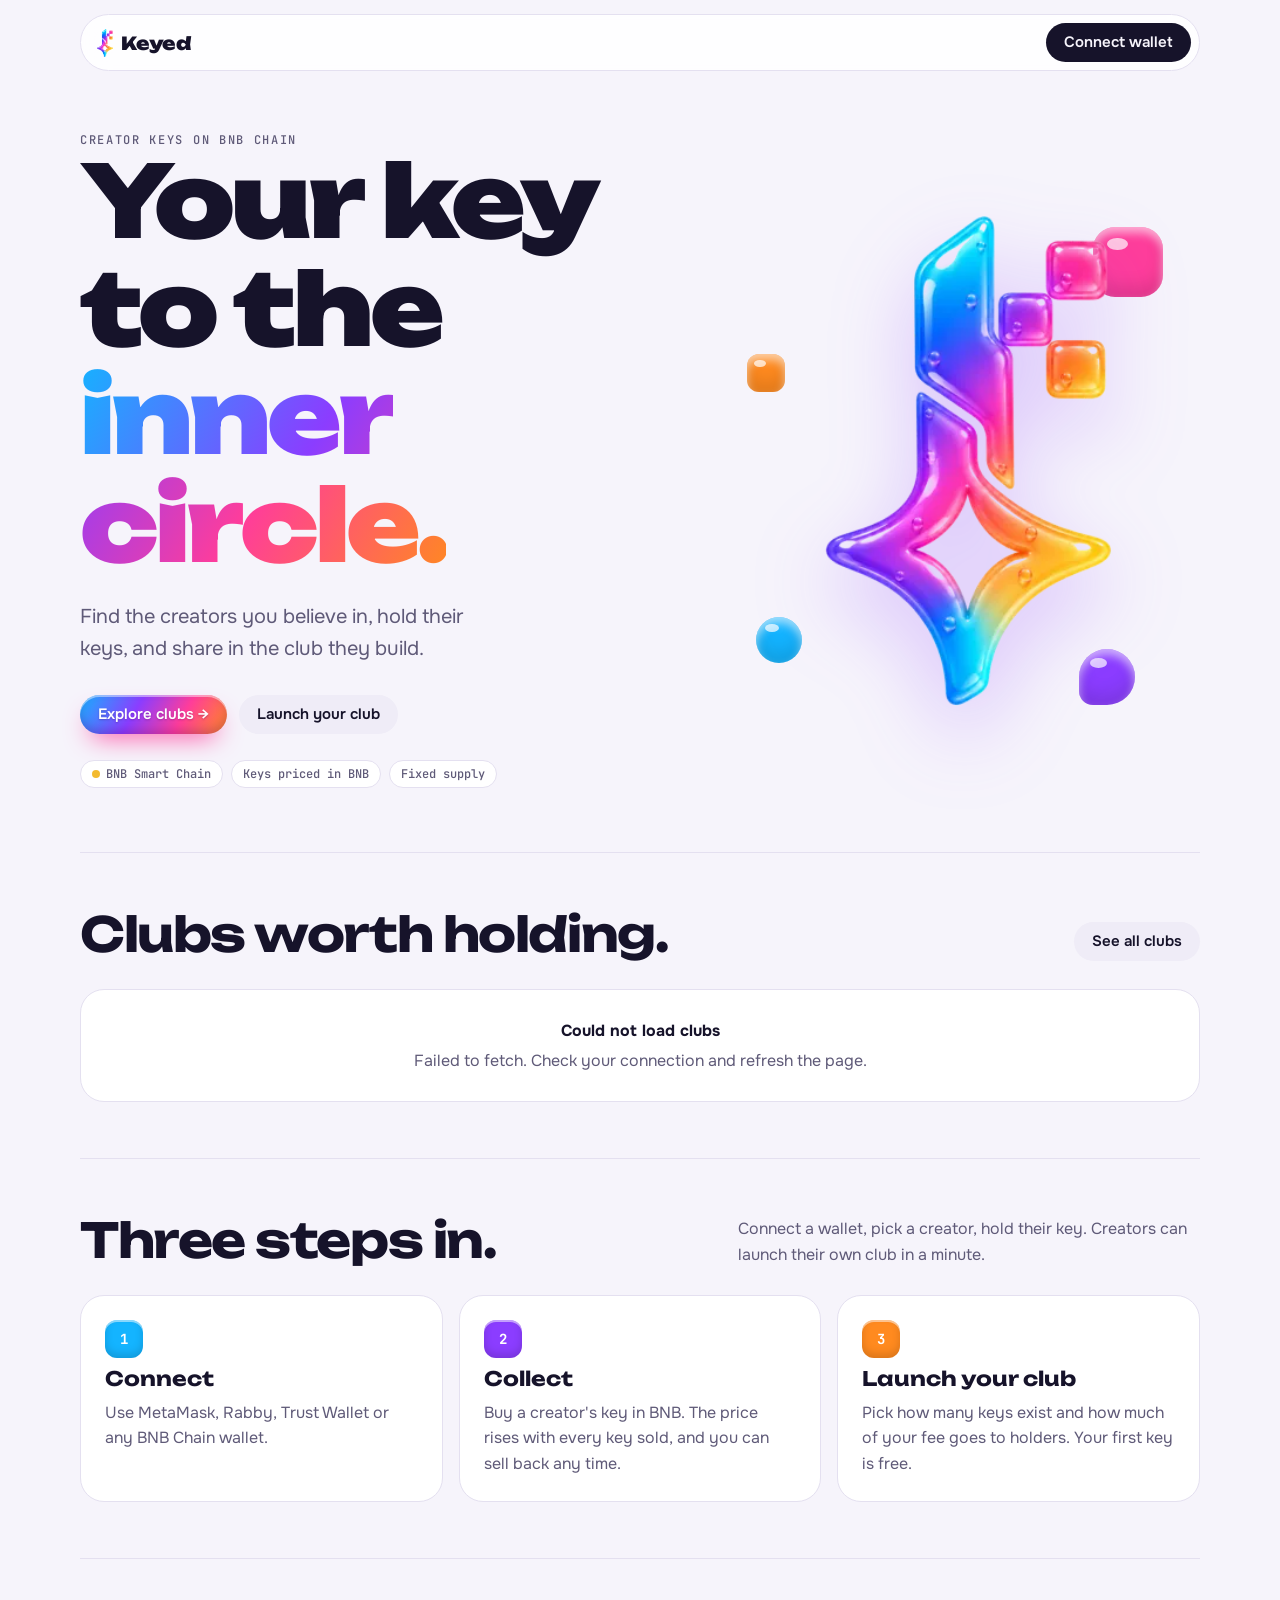
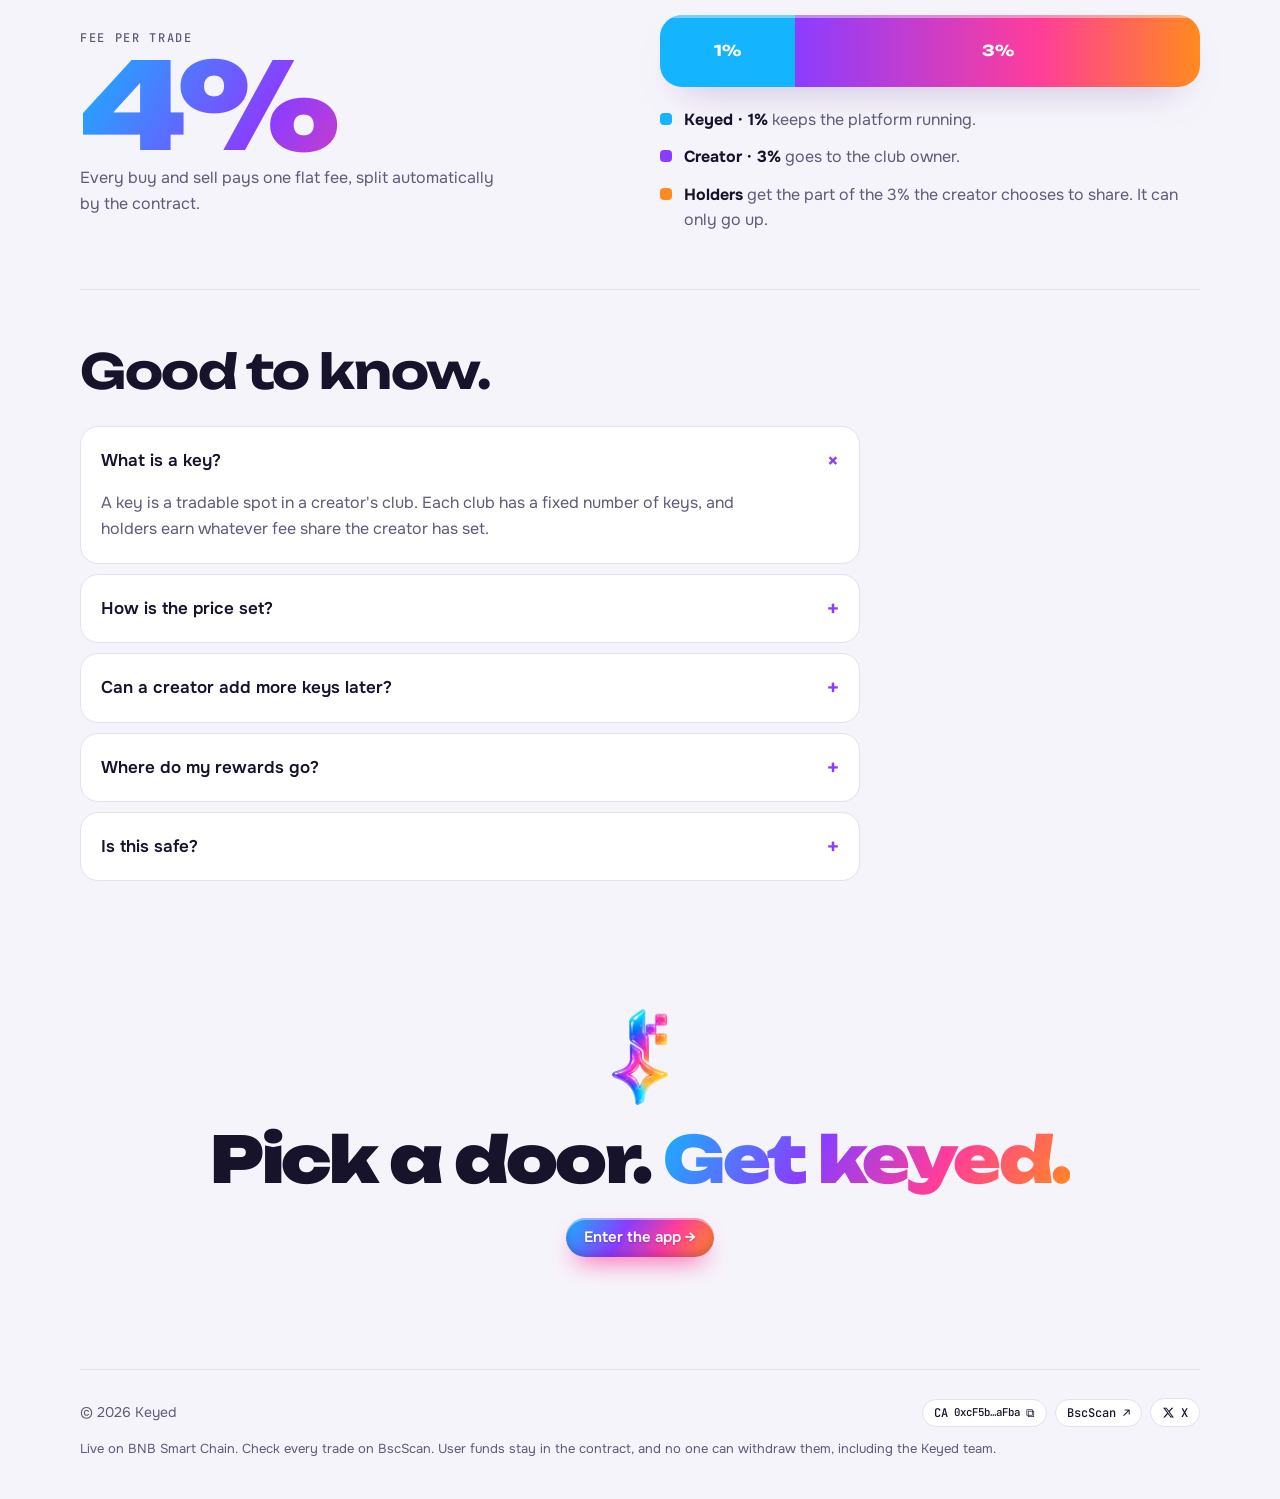
==== commit 59068880: "Add files via upload" ====
--- a/website/index.html
+++ b/website/index.html
@@ -30,8 +30,12 @@
   <main id="view" tabindex="-1"></main>
   <footer class="foot">
     <span>© 2026 Keyed</span>
-    <span class="foot-ca" id="footCa" hidden><b>Onchain contract</b> <a id="caLink" target="_blank" rel="noopener"></a> <button class="chip" type="button" id="caCopy">Copy</button><span class="foot-note">Live on BNB Smart Chain. Check every trade on BscScan. User funds stay in the contract, and no one can withdraw them, including the Keyed team.</span></span>
-    <a class="chip" id="xlink" href="https://x.com/" target="_blank" rel="noopener"><svg viewBox="0 0 24 24" width="13" height="13" aria-hidden="true"><path fill="currentColor" d="M17.8 3h3.1l-6.8 7.7L22 21h-6.2l-4.9-6.3L5.3 21H2.2l7.2-8.2L2 3h6.4l4.4 5.8zm-1.1 16.2h1.7L7.4 4.7H5.6z"/></svg> X</a>
+    <span class="foot-links">
+      <button class="chip" type="button" id="caCopy" hidden title="Copy contract address">CA <span class="mono" id="caShort"></span> ⧉</button>
+      <a class="chip" id="caLink" hidden target="_blank" rel="noopener" title="View contract on BscScan">BscScan ↗</a>
+      <a class="chip" id="xlink" href="https://x.com/" target="_blank" rel="noopener"><svg viewBox="0 0 24 24" width="13" height="13" aria-hidden="true"><path fill="currentColor" d="M17.8 3h3.1l-6.8 7.7L22 21h-6.2l-4.9-6.3L5.3 21H2.2l7.2-8.2L2 3h6.4l4.4 5.8zm-1.1 16.2h1.7L7.4 4.7H5.6z"/></svg> X</a>
+    </span>
+    <p class="foot-note" id="footNote" hidden>Live on BNB Smart Chain. Check every trade on BscScan. User funds stay in the contract, and no one can withdraw them, including the Keyed team.</p>
   </footer>
 </div>
 <nav class="dock" aria-label="Shortcuts">
--- a/website/styles.css
+++ b/website/styles.css
@@ -247,7 +247,8 @@
 .foot-ca{display:inline-flex;flex-wrap:wrap;align-items:center;gap:8px;font:500 13px var(--mono)}
 .foot-ca a{color:var(--ink);text-decoration:underline;text-underline-offset:3px;overflow-wrap:anywhere}
 .foot-ca b{font-family:var(--body);color:var(--ink)}
-.foot-note{flex-basis:100%;font:400 13px/1.5 var(--body);color:var(--muted)}
+.foot-links{display:flex;flex-wrap:wrap;gap:8px;align-items:center}
+.foot-note{flex-basis:100%;margin:0;font:400 13px/1.5 var(--body);color:var(--muted)}
 .foot .chip{cursor:pointer;text-decoration:none;color:var(--ink)}
 
 /* portfolio */
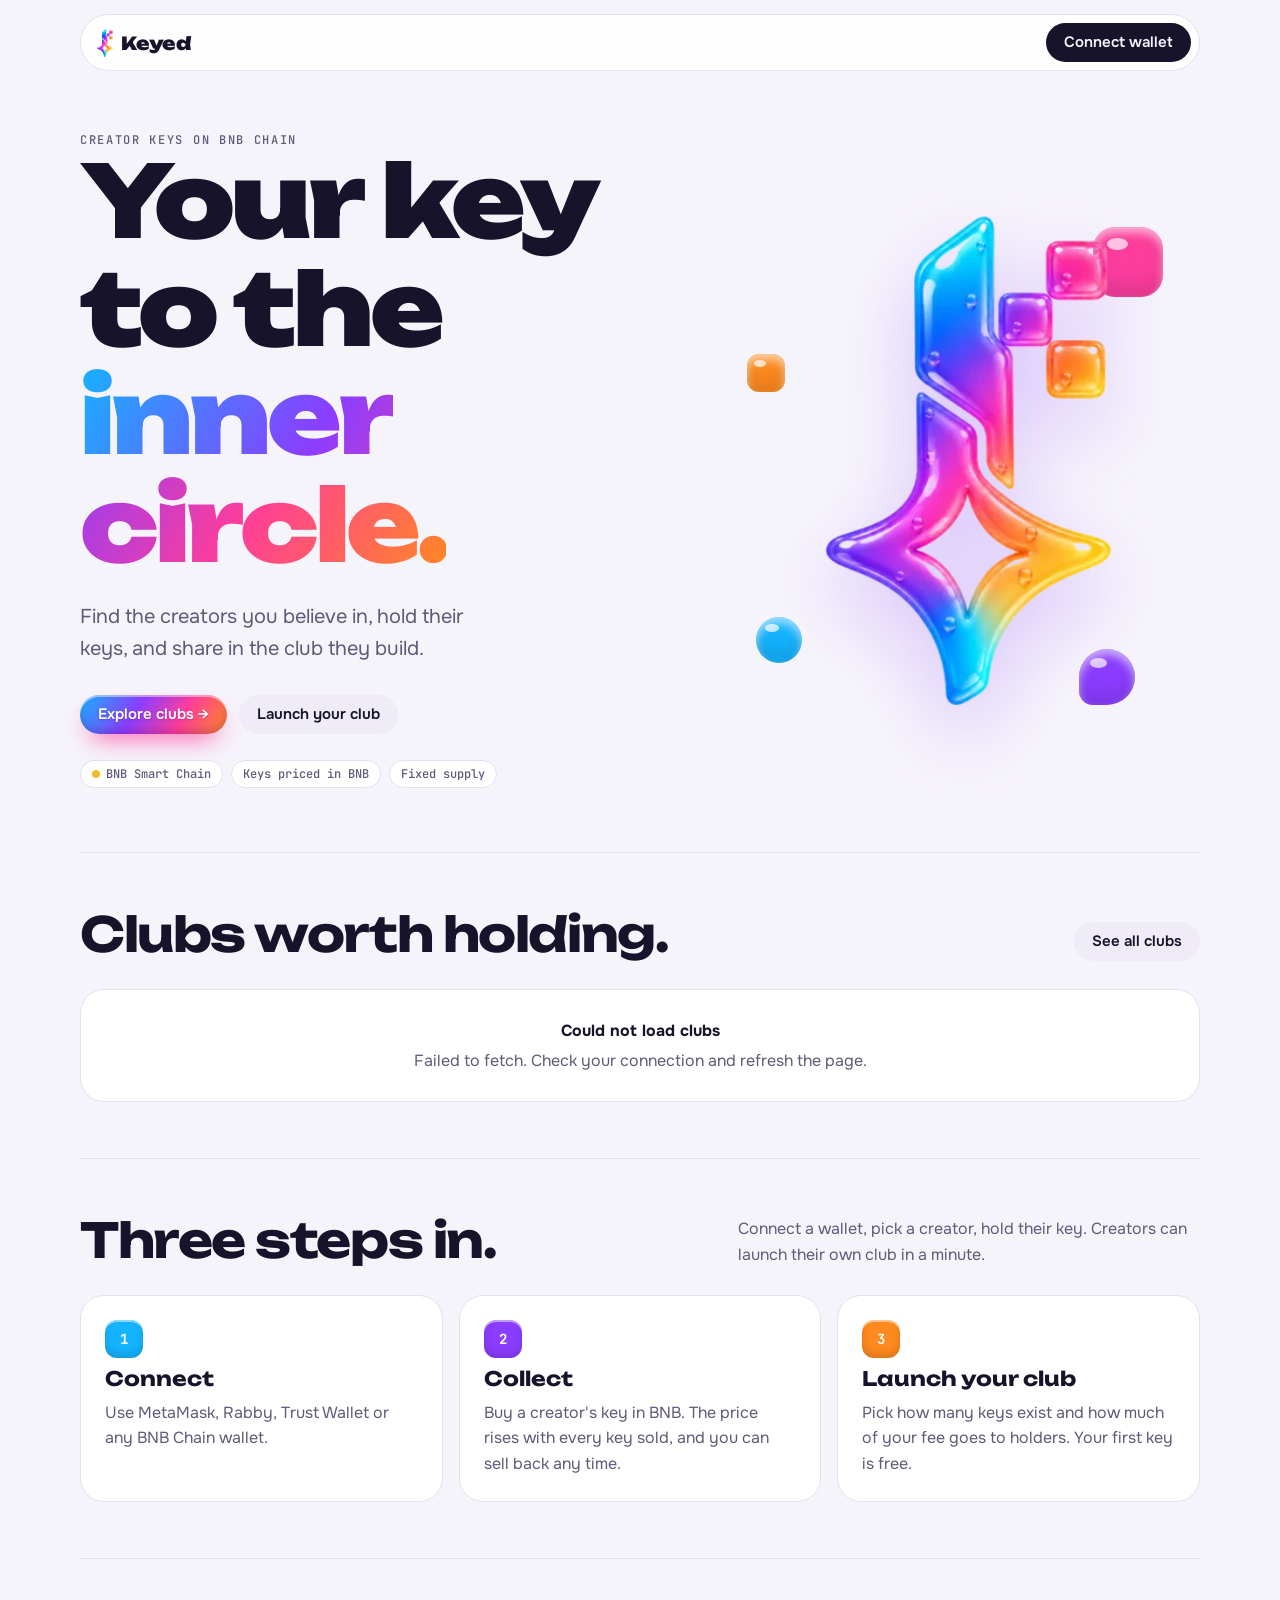
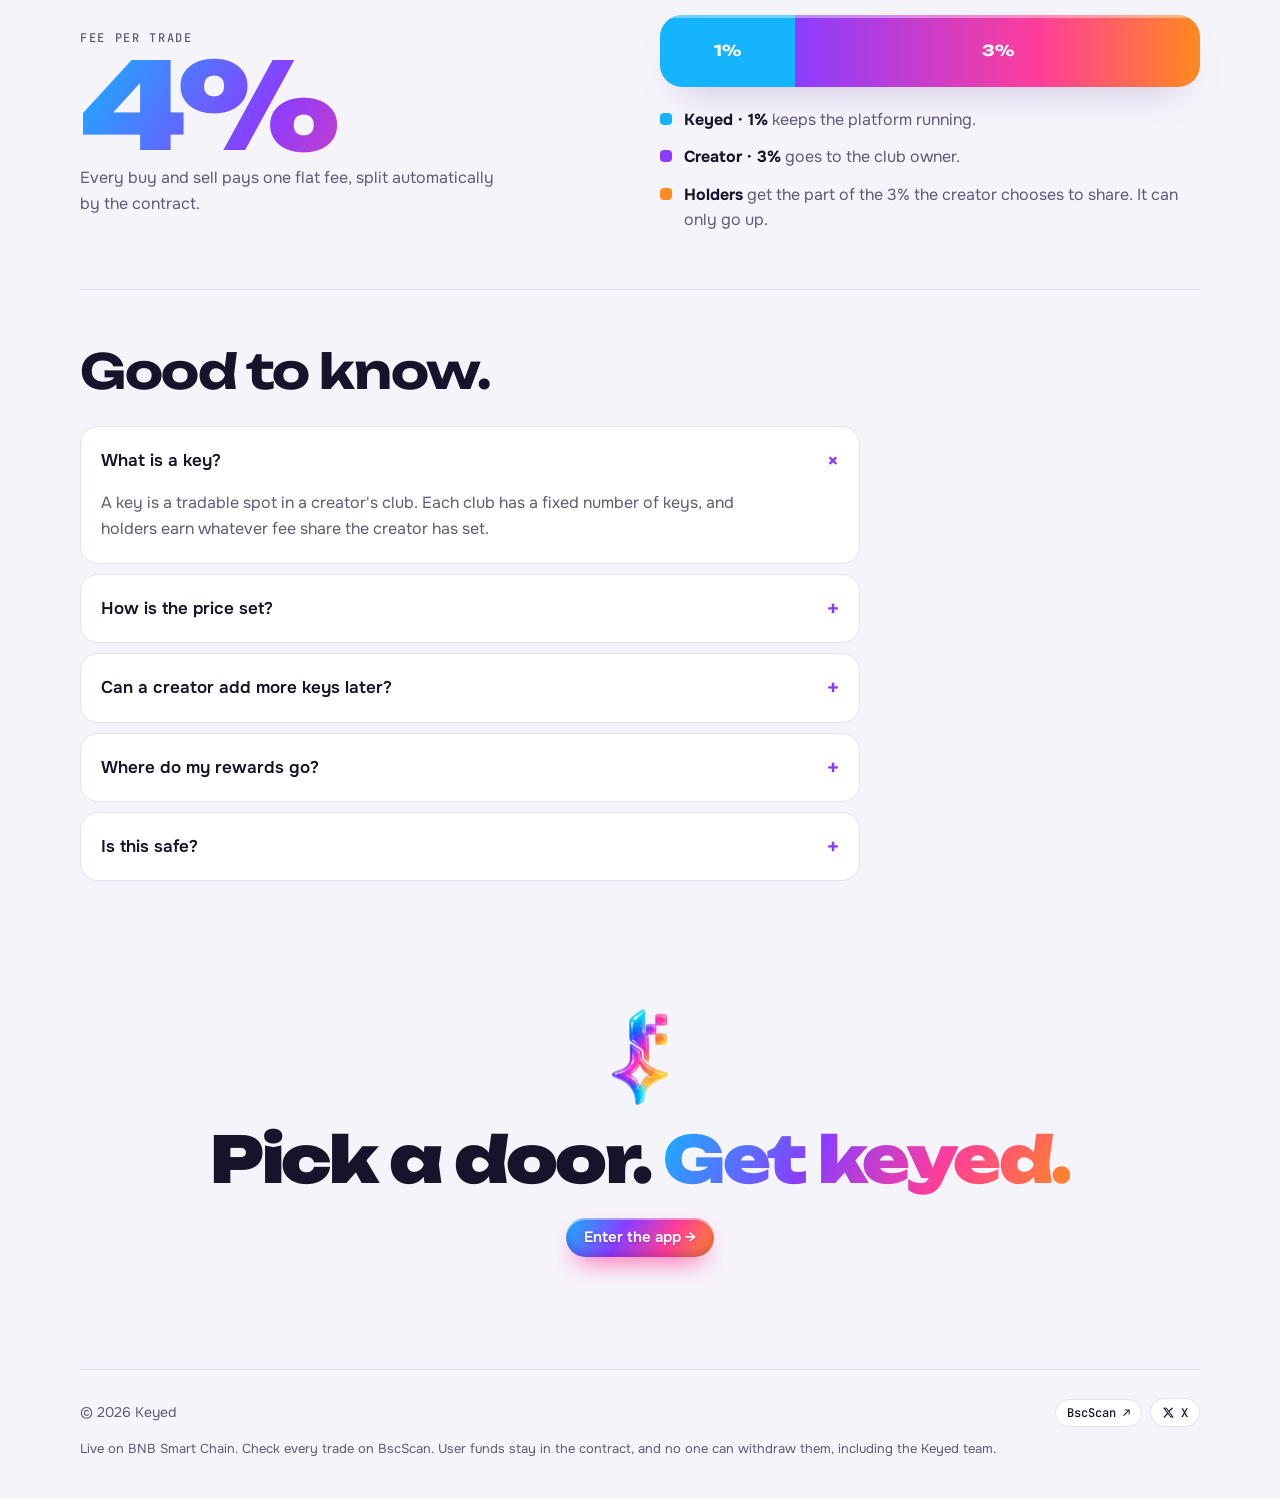
==== commit 5b6f27fc: "Add files via upload" ====
--- a/website/index.html
+++ b/website/index.html
@@ -31,7 +31,7 @@
   <footer class="foot">
     <span>© 2026 Keyed</span>
     <span class="foot-links">
-      <button class="chip" type="button" id="caCopy" hidden title="Copy contract address">CA <span class="mono" id="caShort"></span> ⧉</button>
+      <button class="chip" type="button" id="tokenCa" hidden title="Copy token contract address">CA <span class="mono" id="tokenCaShort"></span> ⧉</button>
       <a class="chip" id="caLink" hidden target="_blank" rel="noopener" title="View contract on BscScan">BscScan ↗</a>
       <a class="chip" id="xlink" href="https://x.com/" target="_blank" rel="noopener"><svg viewBox="0 0 24 24" width="13" height="13" aria-hidden="true"><path fill="currentColor" d="M17.8 3h3.1l-6.8 7.7L22 21h-6.2l-4.9-6.3L5.3 21H2.2l7.2-8.2L2 3h6.4l4.4 5.8zm-1.1 16.2h1.7L7.4 4.7H5.6z"/></svg> X</a>
     </span>
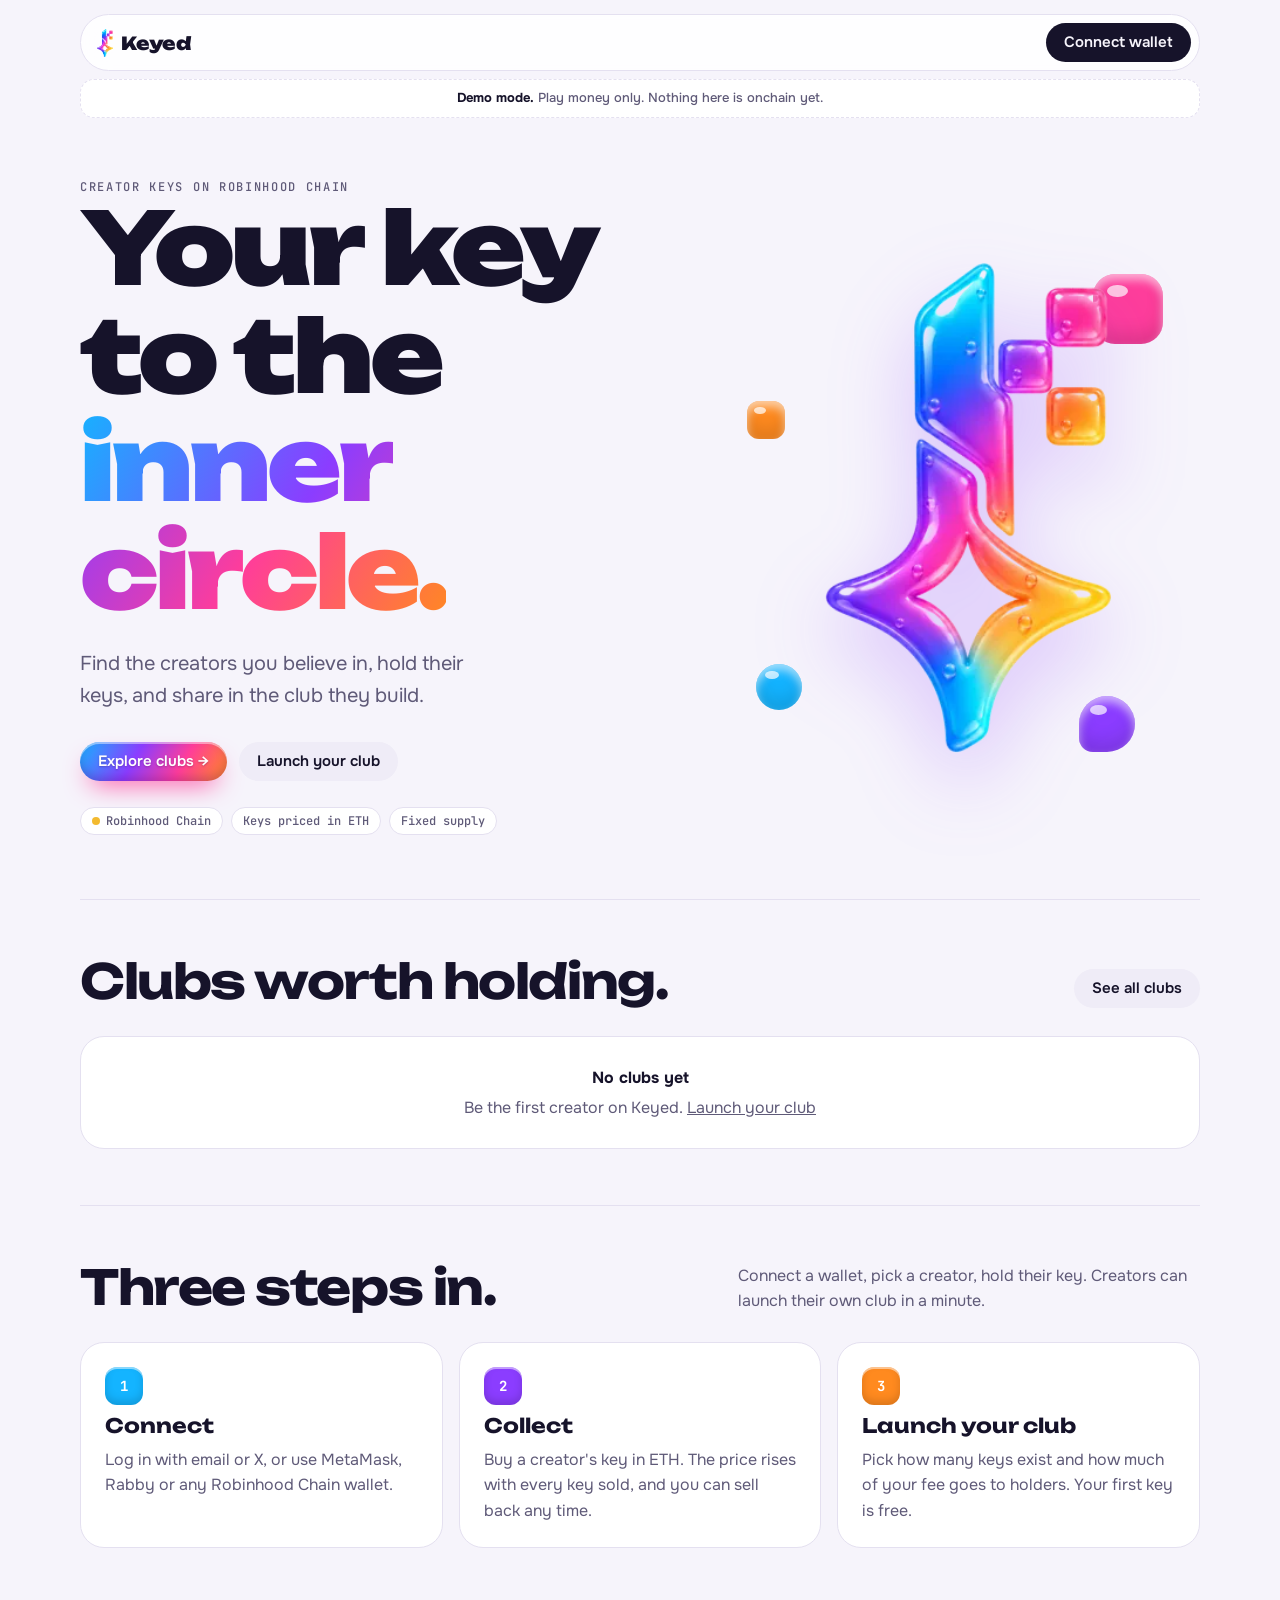
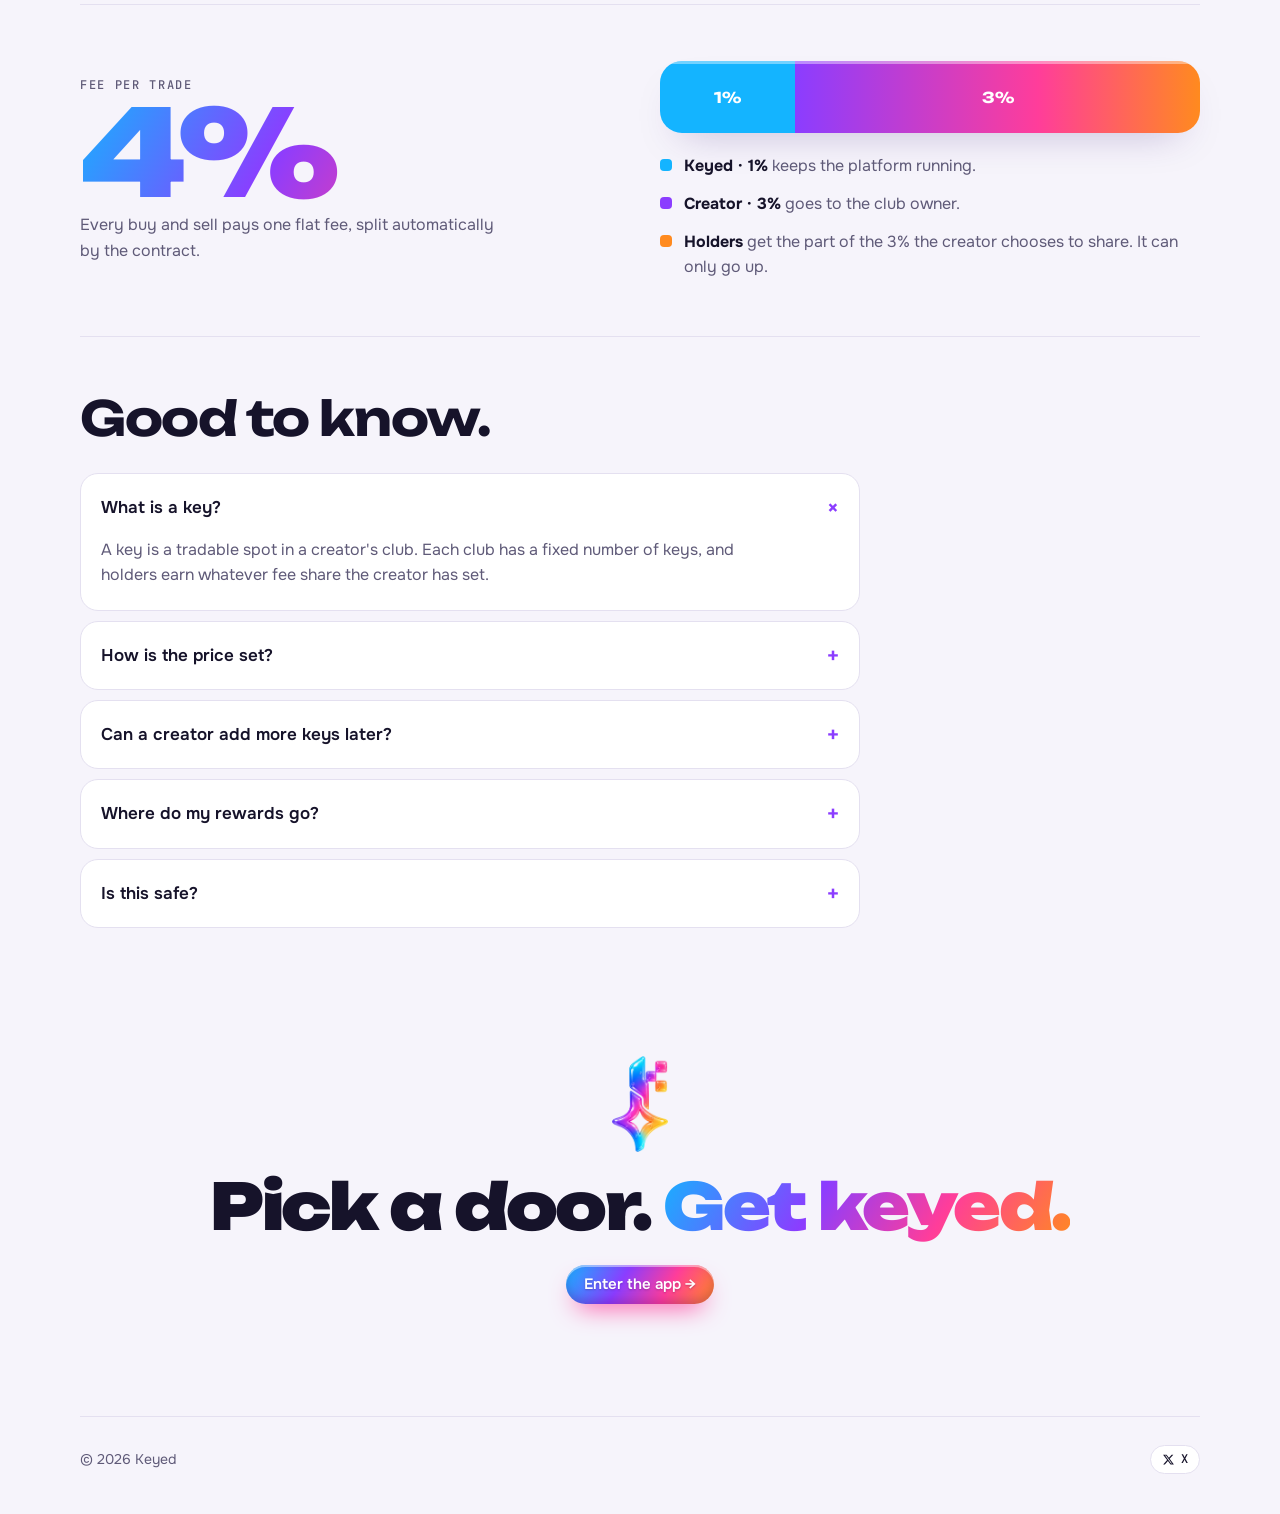
==== commit ff45e0fc: "Add files via upload" ====
--- a/website/index.html
+++ b/website/index.html
@@ -4,7 +4,7 @@
 <meta charset="utf-8">
 <meta name="viewport" content="width=device-width, initial-scale=1, viewport-fit=cover">
 <title>Keyed</title>
-<meta name="description" content="Your key to the inner circle. Collect creator keys on BNB Chain.">
+<meta name="description" content="Your key to the inner circle. Collect creator keys on Robinhood Chain.">
 <meta name="theme-color" content="#f6f4fb">
 <link rel="icon" type="image/webp" href="logo.webp">
 <link rel="preconnect" href="https://fonts.googleapis.com">
@@ -32,10 +32,10 @@
     <span>© 2026 Keyed</span>
     <span class="foot-links">
       <button class="chip" type="button" id="tokenCa" hidden title="Copy token contract address">CA <span class="mono" id="tokenCaShort"></span> ⧉</button>
-      <a class="chip" id="caLink" hidden target="_blank" rel="noopener" title="View contract on BscScan">BscScan ↗</a>
+      <a class="chip" id="caLink" hidden target="_blank" rel="noopener" title="View contract on Blockscout">Explorer ↗</a>
       <a class="chip" id="xlink" href="https://x.com/" target="_blank" rel="noopener"><svg viewBox="0 0 24 24" width="13" height="13" aria-hidden="true"><path fill="currentColor" d="M17.8 3h3.1l-6.8 7.7L22 21h-6.2l-4.9-6.3L5.3 21H2.2l7.2-8.2L2 3h6.4l4.4 5.8zm-1.1 16.2h1.7L7.4 4.7H5.6z"/></svg> X</a>
     </span>
-    <p class="foot-note" id="footNote" hidden>Live on BNB Smart Chain. Check every trade on BscScan. User funds stay in the contract, and no one can withdraw them, including the Keyed team.</p>
+    <p class="foot-note" id="footNote" hidden>Live on Robinhood Chain. Check every trade on the Robinhood Chain explorer. User funds stay in the contract, and no one can withdraw them, including the Keyed team.</p>
   </footer>
 </div>
 <nav class="dock" aria-label="Shortcuts">
